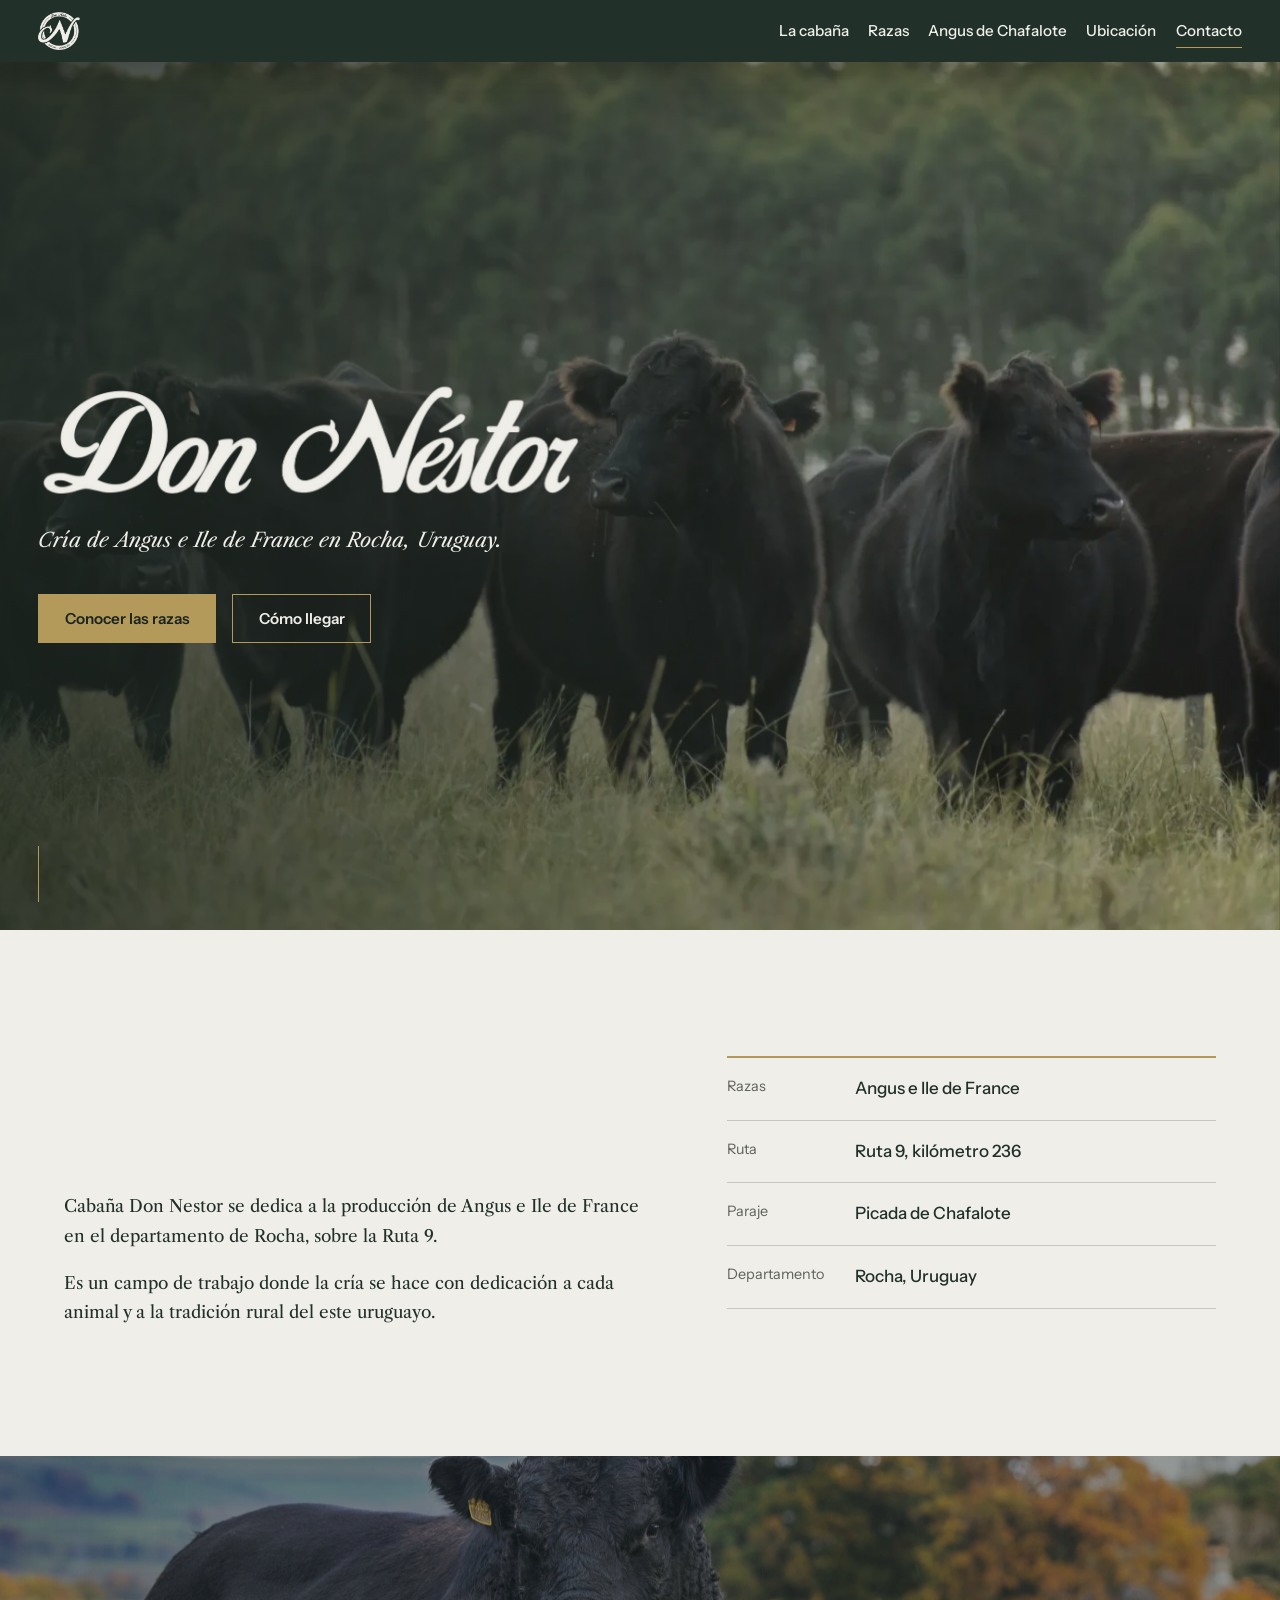
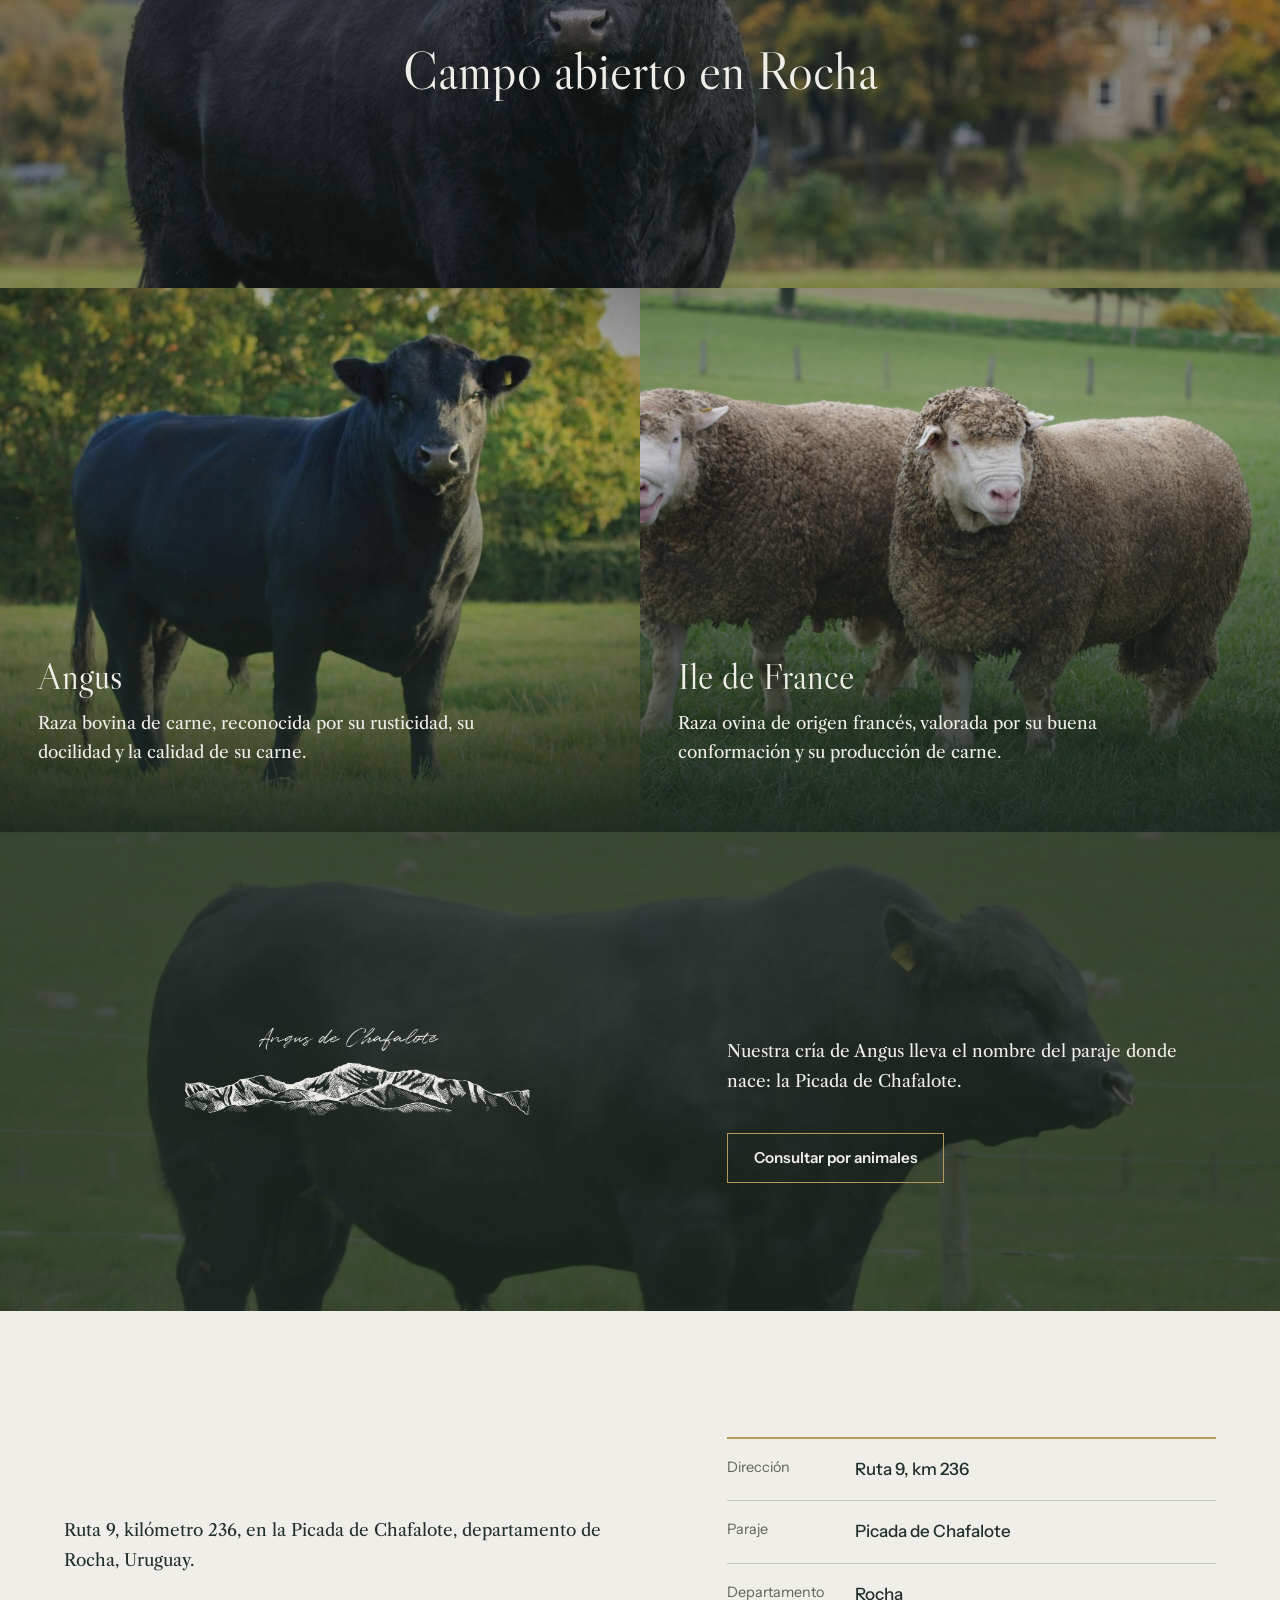
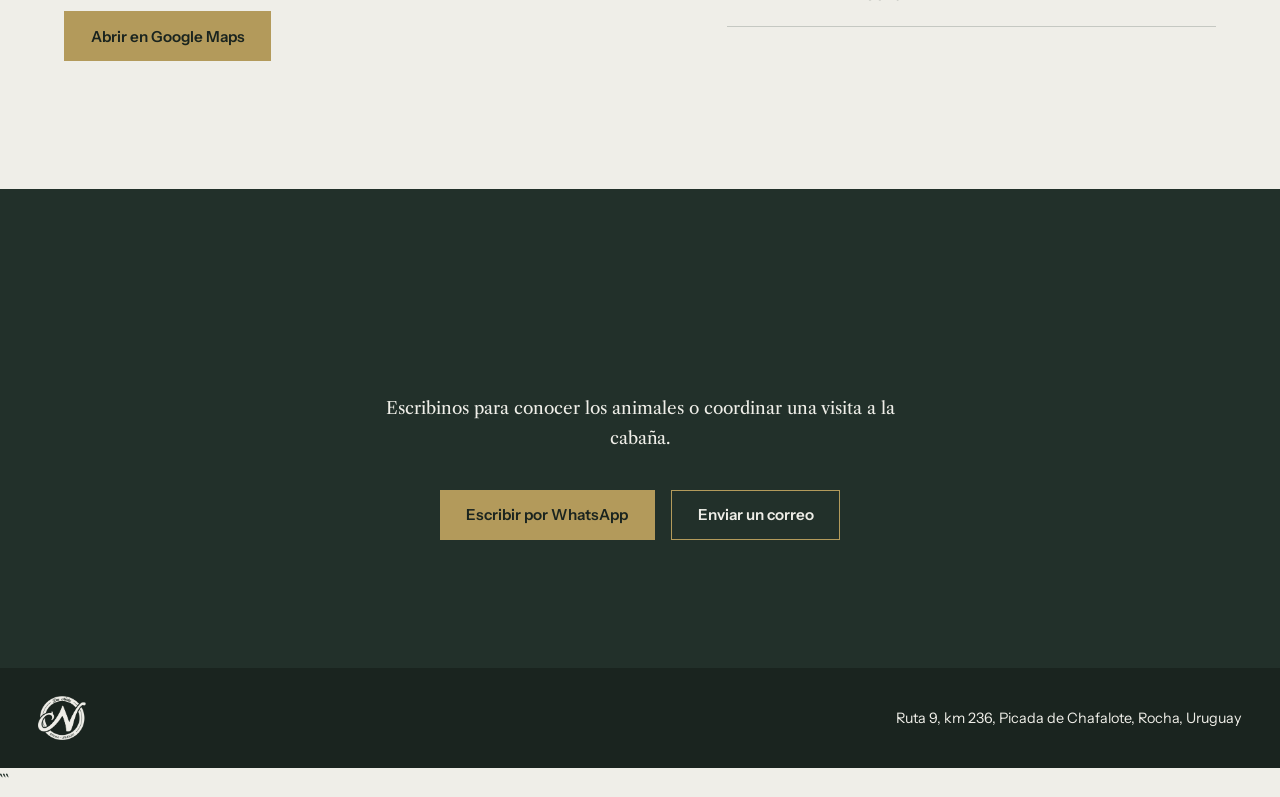
==== index.html @ a6bbad3c "Update index.html" ====
```html
<!DOCTYPE html>
<html lang="es">
<head>
<meta charset="utf-8">
<meta name="viewport" content="width=device-width, initial-scale=1">
<title>Cabaña Don Nestor | Angus e Ile de France en Rocha, Uruguay</title>
<meta name="description" content="Cabaña rural dedicada a la cría de Angus e Ile de France, en la Picada de Chafalote, Ruta 9 km 236, Rocha, Uruguay.">
<link rel="preconnect" href="https://fonts.googleapis.com">
<link rel="preconnect" href="https://fonts.gstatic.com" crossorigin>
<link href="https://fonts.googleapis.com/css2?family=Instrument+Sans:wght@400;500;600&family=Libre+Caslon+Display&family=Libre+Caslon+Text:ital,wght@0,400;1,400&display=swap" rel="stylesheet">
<script>document.documentElement.classList.add('js')</script>
<style>
:root{
  --pasto:#22302A; --pasto-hondo:#1A241F; --hueso:#EFEEE8; --paja:#B39A5B; --piedra:#5E625A;
  --display:"Libre Caslon Display","Times New Roman",serif;
  --texto:"Libre Caslon Text",Georgia,serif;
  --ui:"Instrument Sans",system-ui,sans-serif;
  --lado:clamp(1rem, 3vw, 5rem);
  --suave:cubic-bezier(.22,.8,.24,1);
}
*{box-sizing:border-box;margin:0}
html{scroll-behavior:smooth;scroll-padding-top:6rem;overflow-x:hidden}
body{font-family:var(--texto);font-size:1.0625rem;line-height:1.75;color:var(--pasto);background:var(--hueso);overflow-x:hidden;-webkit-tap-highlight-color:transparent}
img{max-width:100%;display:block}
a{color:inherit}
a:focus-visible,button:focus-visible{outline:2px solid var(--paja);outline-offset:3px}
h1,h2,h3{font-family:var(--display);font-weight:400;line-height:1.1}
h2{font-size:clamp(2rem,4.5vw,3.25rem);margin-bottom:1.25rem}
h3{font-size:clamp(1.75rem,3vw,2.25rem);margin-bottom:.75rem}
p+p{margin-top:1em}
.seccion{padding:clamp(4rem,10vw,8rem) var(--lado)}
.ancho{max-width:72rem;margin:0 auto}

/* Los logos son imagen; si falta el archivo se muestra el texto */
.marca .texto{position:absolute;width:1px;height:1px;overflow:hidden;clip:rect(0 0 0 0)}
.marca.sin-imagen .texto{position:static;width:auto;height:auto;clip:auto;font-family:var(--display);font-size:1.4rem}

/* Encabezado adaptado para evitar que el logo quede apretado en móviles */
.cabecera{position:fixed;inset:0 0 auto;z-index:10;display:flex;flex-wrap:wrap;align-items:center;justify-content:space-between;gap:0.75rem 1rem;padding:.75rem var(--lado);color:var(--hueso);
  background:var(--pasto);box-shadow:0 8px 24px rgba(0,0,0,.18);
  transition:background .4s,padding .4s var(--suave),transform .5s var(--suave),box-shadow .4s}
.cabecera .logo img{height:2.4rem;width:auto;transition:height .4s var(--suave)}
.menu{display:flex;flex-wrap:wrap;justify-content:flex-end;gap:clamp(0.5rem, 1.5vw, 2rem);list-style:none;padding:0;font-family:var(--ui);font-size:clamp(0.72rem, 1.4vw, .95rem);font-weight:500}
.menu a{position:relative;display:inline-block;text-decoration:none;padding:.2rem 0;white-space:nowrap}
.menu a::after{content:"";position:absolute;left:0;right:0;bottom:0;height:1px;background:var(--paja);transform:scaleX(0);transform-origin:100% 50%;transition:transform .45s var(--suave)}
.menu a:hover::after,.menu a.activo::after{transform:scaleX(1);transform-origin:0 50%}
.burger{display:none}

/* Portada */
.portada{position:relative;overflow:hidden;min-height:100svh;display:flex;align-items:center;padding:8rem var(--lado) 4rem;color:var(--hueso);background:var(--pasto)}
.portada::before{content:"";position:absolute;inset:-6% 0;z-index:0;will-change:transform;
  background:linear-gradient(90deg,rgba(26,36,31,.82),rgba(26,36,31,.25)),url(img/fondos/portada.jpg) center/cover,var(--pasto);
  transform:translate3d(0,var(--py,0px),0) scale(1.08);animation:aire 18s ease-out forwards}
@keyframes aire{to{transform:translate3d(0,var(--py,0px),0) scale(1)}}
.portada .contenido{position:relative;z-index:1;max-width:38rem;will-change:transform,opacity}
.portada h1 img{width:min(34rem,82vw);height:auto}
.portada h1.marca.sin-imagen .texto{font-size:clamp(3rem,8vw,5.5rem)}
.portada p{margin-top:1.5rem;font-size:1.25rem;font-style:italic}
.botones{display:flex;flex-wrap:wrap;gap:1rem;margin-top:2.25rem}
.boton{position:relative;overflow:hidden;isolation:isolate;display:inline-block;font:600 .95rem var(--ui);text-decoration:none;padding:.9rem 1.6rem;border:1px solid var(--paja);transition:color .4s var(--suave),transform .3s var(--suave)}
.boton::before{content:"";position:absolute;inset:0;z-index:-1;transform:translateY(101%);transition:transform .45s var(--suave)}
.boton:active{transform:scale(.97)}
.boton.lleno{background:var(--paja);color:var(--pasto-hondo)}
.boton.lleno::before{background:var(--hueso)}
.boton.vacio{color:inherit}
.boton.vacio::before{background:var(--paja)}
.boton.vacio:hover,.boton.vacio:focus-visible{color:var(--pasto-hondo)}
.boton:hover::before,.boton:focus-visible::before{transform:none}

/* Indicador de scroll en la portada */
.bajar{position:absolute;left:var(--lado);bottom:1.75rem;z-index:1;width:1px;height:3.5rem;background:rgba(239,238,232,.3);overflow:hidden}
.bajar::after{content:"";position:absolute;inset:0;background:var(--paja);animation:gota 2.2s var(--suave) infinite}
@keyframes gota{0%{transform:translateY(-100%)}60%,100%{transform:translateY(100%)}}

/* Entrada orquestada de la portada */
.js .portada .contenido>*{opacity:0;animation:subir 1.1s var(--suave) forwards}
.js .portada h1{animation-name:nombre;animation-duration:1.5s;animation-delay:.2s}
.js .portada p{animation-delay:.85s}
.js .portada .boton{opacity:0;animation:subir 1s var(--suave) forwards}
.js .portada .contenido .botones{opacity:1;animation:none}
.js .portada .boton:nth-child(1){animation-delay:1.2s}
.js .portada .boton:nth-child(2){animation-delay:1.35s}
.js .bajar{opacity:0;animation:subir 1s var(--suave) 1.8s forwards}
@keyframes subir{from{opacity:0;transform:translateY(22px)}to{opacity:1;transform:none}}
@keyframes nombre{from{opacity:0;transform:translateY(16px) scale(.96);filter:blur(10px)}to{opacity:1;transform:none;filter:blur(0)}}

/* Aparición al hacer scroll */
.js [data-r]{opacity:0;transform:translateY(28px);transition:opacity .9s var(--suave),transform .9s var(--suave);transition-delay:calc(var(--i,0)*110ms)}
.js [data-r].visto{opacity:1;transform:none}
.js .datos[data-r]{opacity:1;transform:none}
.js .datos[data-r]::before{content:"";display:block;height:2px;background:var(--paja);margin-top:-2px;transform:scaleX(0);transform-origin:0 50%;transition:transform 1.2s var(--suave)}
.js .datos[data-r].visto::before{transform:none}
.js .datos[data-r]{border-top:0}
.js .datos div{opacity:0;transform:translateX(18px);transition:opacity .8s var(--suave),transform .8s var(--suave);transition-delay:calc(.3s + var(--i,0)*120ms)}
.js .datos.visto div{opacity:1;transform:none}
.js h2[data-r]{opacity:1;transform:none;clip-path:inset(0 0 100% 0);transition:clip-path 1s var(--suave)}
.js h2[data-r].visto{clip-path:inset(-10% 0 -10% 0)}

/* La cabaña */
.dos{display:grid;grid-template-columns:1.2fr 1fr;gap:clamp(2rem,6vw,6rem);align-items:start}
.datos{border-top:2px solid var(--paja);font-family:var(--ui)}
.datos div{display:grid;grid-template-columns:7rem 1fr;gap:1rem;padding:1rem 0;border-bottom:1px solid rgba(34,48,42,.2)}
.datos dt{color:var(--piedra);font-size:.9rem}
.datos dd{font-weight:500}

/* Bandas con parallax */
.banda{position:relative;overflow:hidden;min-height:48vh;display:grid;place-items:center;padding:3rem var(--lado);text-align:center;color:var(--hueso);background:var(--pasto)}
.banda::before{content:"";position:absolute;inset:-18% 0;z-index:0;will-change:transform;
  background:linear-gradient(rgba(26,36,31,.45),rgba(26,36,31,.45)),var(--img) center/cover,var(--pasto);
  transform:translate3d(0,var(--py,0px),0)}
.banda p{position:relative;z-index:1;font:clamp(1.75rem,4.5vw,3.25rem)/1.15 var(--display)}

/* Razas */
.razas{display:grid;grid-template-columns:1fr 1fr}
.raza{position:relative;overflow:hidden;isolation:isolate;min-height:34rem;display:flex;flex-direction:column;justify-content:flex-end;padding:clamp(2rem,5vw,4.5rem) var(--lado);color:var(--hueso);background:var(--pasto-hondo)}
.raza::before{content:"";position:absolute;inset:0;z-index:-2;background:var(--img) center/cover;transform:scale(1.12);transition:transform 1.8s var(--suave)}
.raza::after{content:"";position:absolute;inset:0;z-index:-1;background:linear-gradient(to top,rgba(26,36,31,.9),rgba(26,36,31,.1) 75%)}
.raza.visto::before{transform:scale(1)}
.raza h3,.raza p{transition:transform .7s var(--suave)}
.raza p{max-width:28rem}
@media (hover:hover){
  .raza.visto:hover::before{transform:scale(1.05)}
  .raza:hover h3{transform:translateY(-.4rem)}
}

/* Angus de Chafalote */
.chafalote{position:relative;overflow:hidden;color:var(--hueso);background:var(--pasto-hondo)}
.chafalote::before{content:"";position:absolute;inset:-12% 0;z-index:0;will-change:transform;
  background:linear-gradient(rgba(26,36,31,.8),rgba(26,36,31,.8)),url(img/fondos/chafalote.jpg) center/cover,var(--pasto-hondo);
  transform:translate3d(0,var(--py,0px),0)}
.chafalote .ancho{position:relative;z-index:1}
.chafalote .dos{align-items:center}
.chafalote img{width:min(22rem,100%);margin:0 auto}
.chafalote .marca.sin-imagen .texto{font-size:2.5rem}

/* Contacto */
.contacto{background:var(--pasto);color:var(--hueso);text-align:center}
.contacto p{max-width:34rem;margin:0 auto}
.contacto .botones{justify-content:center}
footer{display:flex;flex-wrap:wrap;align-items:center;justify-content:space-between;gap:1rem;padding:1.75rem var(--lado);background:var(--pasto-hondo);color:var(--hueso);font:.9rem var(--ui)}
footer img{height:2.75rem;width:auto}

@media (max-width:860px){
  .dos,.razas{grid-template-columns:1fr}
  .raza{min-height:28rem}
  html{scroll-padding-top:7.5rem}
}

@media (prefers-reduced-motion:reduce){
  html{scroll-behavior:auto}
  *,*::before,*::after{animation:none!important;transition-duration:.01ms!important;transition-delay:0s!important}
  .js .portada .contenido>*,.js .portada .boton,.js .bajar,.js [data-r],.js .datos div{opacity:1!important;transform:none!important;filter:none!important}
  .js h2[data-r]{clip-path:none!important}
  .js .datos[data-r]::before,.raza::before{transform:none!important}
  .portada::before{transform:scale(1)!important}
  .banda::before,.chafalote::before{transform:none!important}
}
</style>
</head>
<body>

<header class="cabecera" id="cabecera">
  <a class="logo marca" href="#inicio">
    <img src="img/logos/logo-principal.png" alt="Logo de Cabaña Don Nestor" onerror="this.parentElement.classList.add('sin-imagen');this.remove()">
    <span class="texto">Cabaña Don Nestor</span>
  </a>
  <nav aria-label="Principal">
    <ul class="menu" id="menu">
      <li style="--i:0"><a href="#cabana">La cabaña</a></li>
      <li style="--i:1"><a href="#razas">Razas</a></li>
      <li style="--i:2"><a href="#chafalote">Angus de Chafalote</a></li>
      <li style="--i:3"><a href="#ubicacion">Ubicación</a></li>
      <li style="--i:4"><a href="#contacto">Contacto</a></li>
    </ul>
  </nav>
</header>

<main>
  <section class="portada" id="inicio" data-parallax="0.18">
    <div class="contenido" id="contenido-portada">
      <h1 class="marca">
        <img src="img/logos/logo-nombre.png" alt="Cabaña Don Nestor" onerror="this.parentElement.classList.add('sin-imagen');this.remove()">
        <span class="texto">Cabaña Don Nestor</span>
      </h1>
      <p>Cría de Angus e Ile de France en Rocha, Uruguay.</p>
      <div class="botones">
        <a class="boton lleno" href="#razas">Conocer las razas</a>
        <a class="boton vacio" href="#ubicacion">Cómo llegar</a>
      </div>
    </div>
    <span class="bajar" aria-hidden="true"></span>
  </section>

  <section class="seccion" id="cabana">
    <div class="ancho dos">
      <div>
        <h2 data-r>Una cabaña rural en la Picada de Chafalote</h2>
        <p data-r style="--i:1">Cabaña Don Nestor se dedica a la producción de Angus e Ile de France en el departamento de Rocha, sobre la Ruta 9.</p>
        <p data-r style="--i:2">Es un campo de trabajo donde la cría se hace con dedicación a cada animal y a la tradición rural del este uruguayo.</p>
      </div>
      <dl class="datos" data-r>
        <div style="--i:0"><dt>Razas</dt><dd>Angus e Ile de France</dd></div>
        <div style="--i:1"><dt>Ruta</dt><dd>Ruta 9, kilómetro 236</dd></div>
        <div style="--i:2"><dt>Paraje</dt><dd>Picada de Chafalote</dd></div>
        <div style="--i:3"><dt>Departamento</dt><dd>Rocha, Uruguay</dd></div>
      </dl>
    </div>
  </section>

  <div class="banda" style="--img:url(img/fondos/campo.jpg)" data-parallax="0.12">
    <p data-r>Campo abierto en Rocha</p>
  </div>

  <section id="razas" aria-label="Razas">
    <div class="razas">
      <article class="raza" data-obs style="--img:url(img/fondos/angus.jpg)">
        <h3 data-r>Angus</h3>
        <p data-r style="--i:1">Raza bovina de carne, reconocida por su rusticidad, su docilidad y la calidad de su carne.</p>
      </article>
      <article class="raza" data-obs style="--img:url(img/fondos/ile-de-france.jpg)">
        <h3 data-r style="--i:2">Ile de France</h3>
        <p data-r style="--i:3">Raza ovina de origen francés, valorada por su buena conformación y su producción de carne.</p>
      </article>
    </div>
  </section>

  <section class="seccion chafalote" id="chafalote" data-parallax="0.1">
    <div class="ancho dos">
      <div class="marca" data-r>
        <img src="img/logos/logo-angus-chafalote.png" alt="Angus de Chafalote" onerror="this.parentElement.classList.add('sin-imagen');this.remove()">
        <span class="texto">Angus de Chafalote</span>
      </div>
      <div>
        <h2 data-r>Angus de Chafalote</h2>
        <p data-r style="--i:1">Nuestra cría de Angus lleva el nombre del paraje donde nace: la Picada de Chafalote.</p>
        <div class="botones" data-r style="--i:2"><a class="boton vacio" href="#contacto">Consultar por animales</a></div>
      </div>
    </div>
  </section>

  <section class="seccion" id="ubicacion">
    <div class="ancho dos">
      <div>
        <h2 data-r>Dónde estamos</h2>
        <p data-r style="--i:1">Ruta 9, kilómetro 236, en la Picada de Chafalote, departamento de Rocha, Uruguay.</p>
        <div class="botones" data-r style="--i:2">
          <a class="boton lleno" href="https://www.google.com/maps/search/?api=1&query=Ruta+9+km+236+Rocha+Uruguay" target="_blank" rel="noopener">Abrir en Google Maps</a>
        </div>
      </div>
      <dl class="datos" data-r>
        <div style="--i:0"><dt>Dirección</dt><dd>Ruta 9, km 236</dd></div>
        <div style="--i:1"><dt>Paraje</dt><dd>Picada de Chafalote</dd></div>
        <div style="--i:2"><dt>Departamento</dt><dd>Rocha</dd></div>
      </dl>
    </div>
  </section>

  <section class="seccion contacto" id="contacto">
    <h2 data-r>Consultas y visitas</h2>
    <p data-r style="--i:1">Escribinos para conocer los animales o coordinar una visita a la cabaña.</p>
    <div class="botones" data-r style="--i:2">
      <a class="boton lleno" href="https://wa.me/598XXXXXXXX" target="_blank" rel="noopener">Escribir por WhatsApp</a>
      <a class="boton vacio" href="mailto:correo@ejemplo.com">Enviar un correo</a>
    </div>
  </section>
</main>

<footer>
  <span class="marca">
    <img src="img/logos/logo-principal.png" alt="Logo de Cabaña Don Nestor" onerror="this.parentElement.classList.add('sin-imagen');this.remove()">
    <span class="texto">Cabaña Don Nestor</span>
  </span>
  <span>Ruta 9, km 236, Picada de Chafalote, Rocha, Uruguay</span>
</footer>

<script>
(() => {
  const portada = document.getElementById('contenido-portada');
  const reducir = matchMedia('(prefers-reduced-motion: reduce)').matches;
  const paralaje = [...document.querySelectorAll('[data-parallax]')];
  let ultimo = 0, quieto = false;

  /* Una sola lectura de scroll por cuadro (sin la barra de progreso) */
  function cuadro() {
    quieto = false;
    const y = window.scrollY, vh = window.innerHeight;
    ultimo = y;
    if (reducir) return;
    paralaje.forEach(el => {
      const r = el.getBoundingClientRect();
      if (r.bottom < -100 || r.top > vh + 100) return;
      const centro = r.top + r.height / 2 - vh / 2;
      el.style.setProperty('--py', (-centro * el.dataset.parallax).toFixed(1) + 'px');
    });
    if (portada && y < vh) {
      portada.style.transform = 'translate3d(0,' + (y * .12).toFixed(1) + 'px,0)';
      portada.style.opacity = Math.max(1 - y / (vh * .9), 0);
    }
  }
  const pedir = () => { if (!quieto) { quieto = true; requestAnimationFrame(cuadro); } };
  addEventListener('scroll', pedir, {passive:true});
  addEventListener('resize', pedir);
  cuadro();

  /* Aparición al hacer scroll */
  const ver = new IntersectionObserver(es => es.forEach(e => {
    if (e.isIntersecting) { e.target.classList.add('visto'); ver.unobserve(e.target); }
  }), {threshold:.18, rootMargin:'0px 0px -6% 0px'});
  document.querySelectorAll('[data-r],[data-obs]').forEach(el => ver.observe(el));

  /* Enlace activo en el menú */
  const enlaces = [...document.querySelectorAll('.menu a')];
  const activo = new IntersectionObserver(es => es.forEach(e => {
    if (e.isIntersecting) enlaces.forEach(a => a.classList.toggle('activo', a.getAttribute('href') === '#' + e.target.id));
  }), {rootMargin:'-45% 0px -50% 0px'});
  enlaces.forEach(a => { const s = document.querySelector(a.getAttribute('href')); if (s) activo.observe(s); });
})();
</script>
</body>
</html>

```
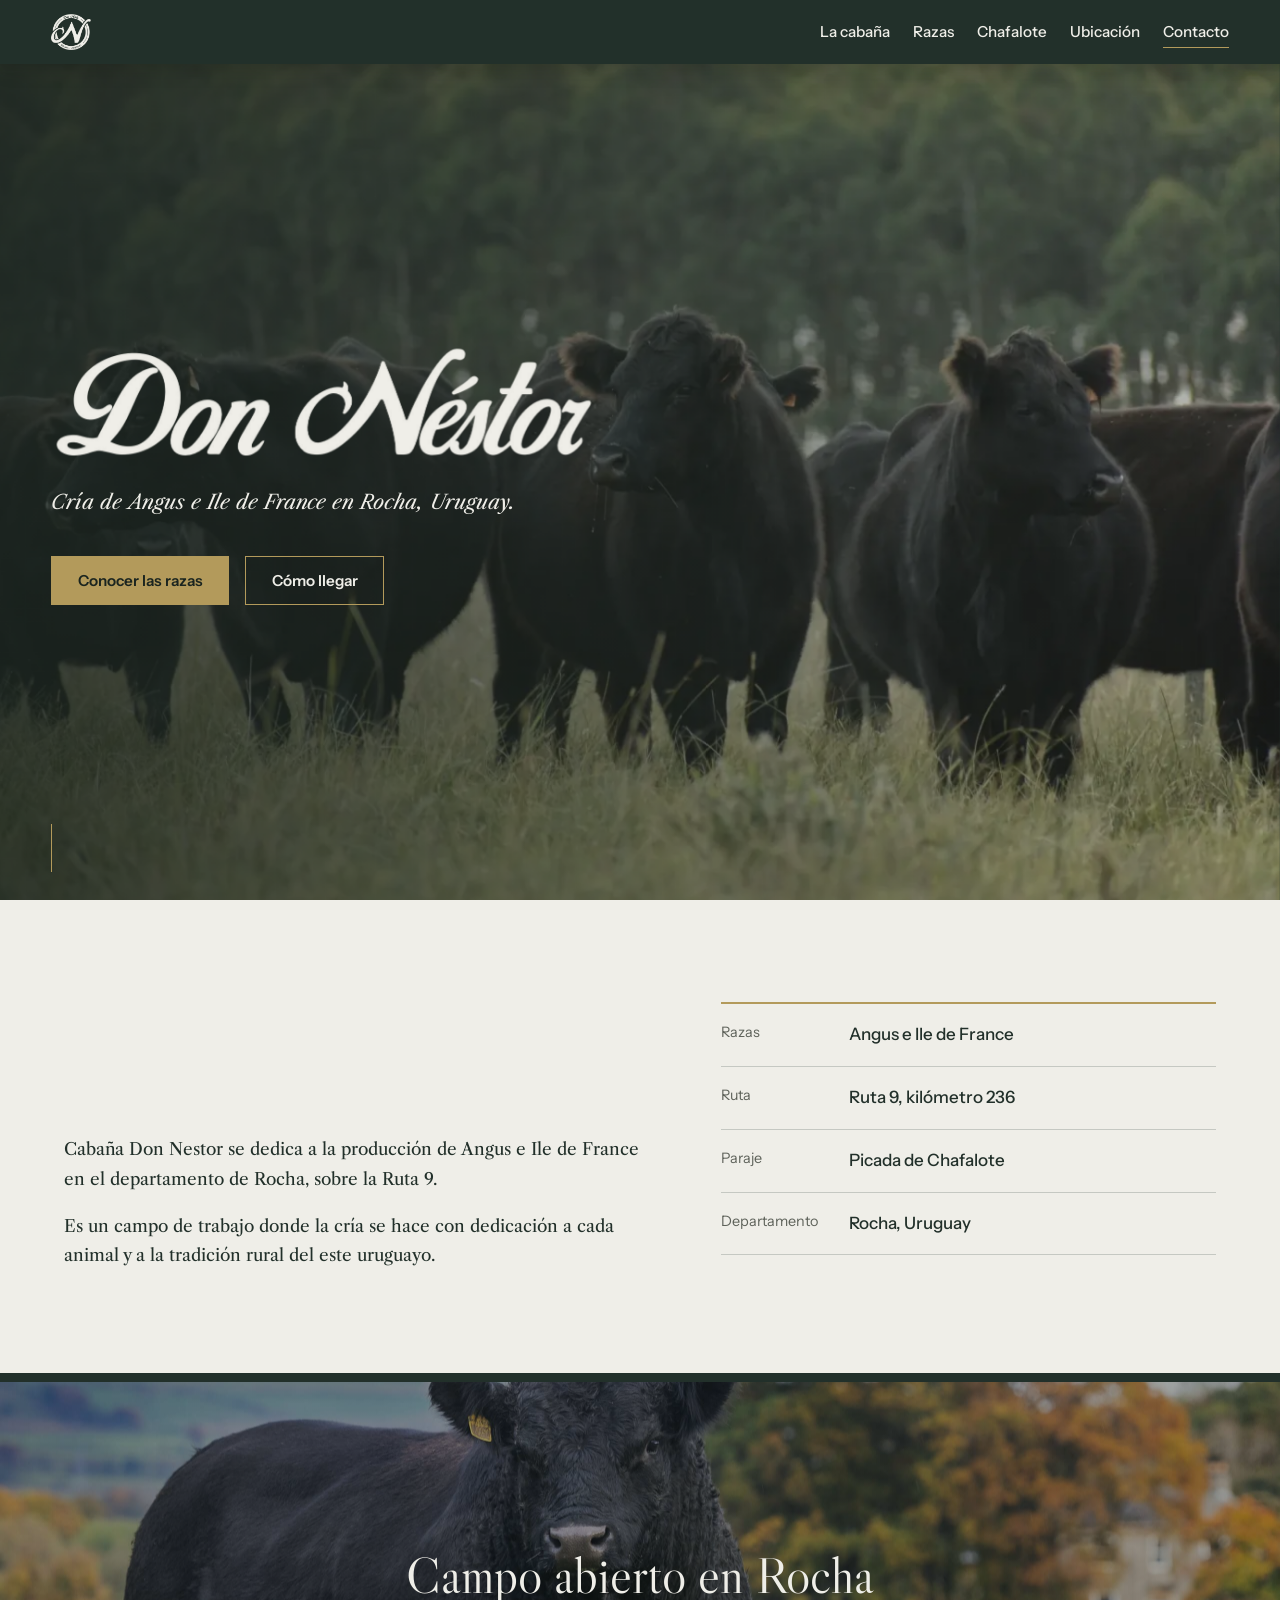
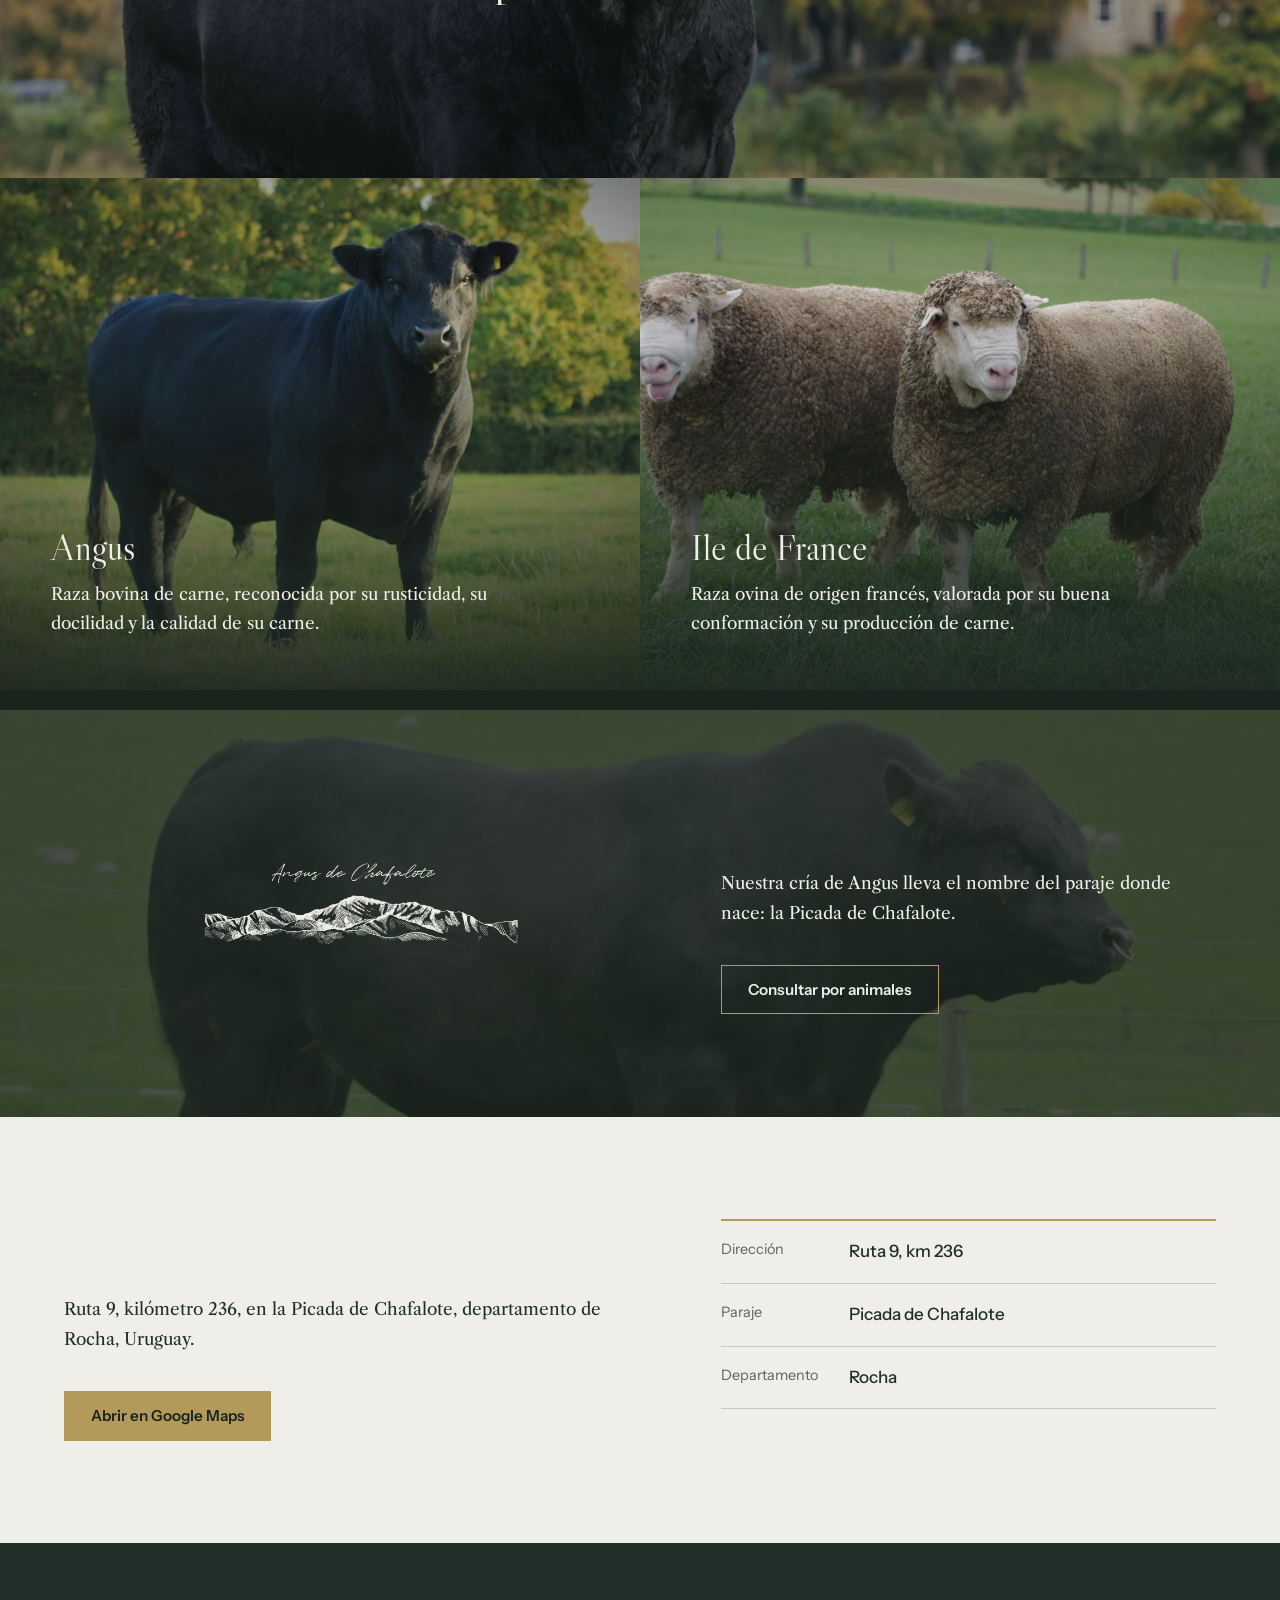
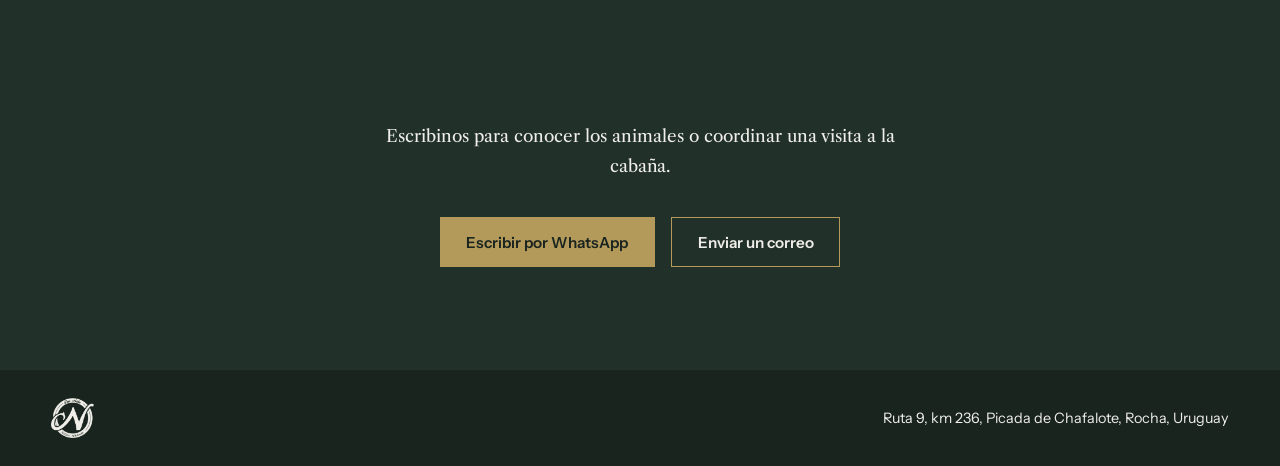
==== commit 54b31361: "Update index.html" ====
--- a/index.html
+++ b/index.html
@@ -1,4 +1,3 @@
-```html
 <!DOCTYPE html>
 <html lang="es">
 <head>
@@ -16,47 +15,46 @@
   --display:"Libre Caslon Display","Times New Roman",serif;
   --texto:"Libre Caslon Text",Georgia,serif;
   --ui:"Instrument Sans",system-ui,sans-serif;
-  --lado:clamp(1rem, 3vw, 5rem);
+  --lado:clamp(1.25rem, 4vw, 4rem);
   --suave:cubic-bezier(.22,.8,.24,1);
 }
 *{box-sizing:border-box;margin:0}
-html{scroll-behavior:smooth;scroll-padding-top:6rem;overflow-x:hidden}
+html{scroll-behavior:smooth;scroll-padding-top:5.5rem;overflow-x:hidden}
 body{font-family:var(--texto);font-size:1.0625rem;line-height:1.75;color:var(--pasto);background:var(--hueso);overflow-x:hidden;-webkit-tap-highlight-color:transparent}
 img{max-width:100%;display:block}
 a{color:inherit}
 a:focus-visible,button:focus-visible{outline:2px solid var(--paja);outline-offset:3px}
 h1,h2,h3{font-family:var(--display);font-weight:400;line-height:1.1}
-h2{font-size:clamp(2rem,4.5vw,3.25rem);margin-bottom:1.25rem}
-h3{font-size:clamp(1.75rem,3vw,2.25rem);margin-bottom:.75rem}
+h2{font-size:clamp(2rem, 4vw, 3.25rem);margin-bottom:1.25rem}
+h3{font-size:clamp(1.75rem, 3vw, 2.25rem);margin-bottom:.75rem}
 p+p{margin-top:1em}
-.seccion{padding:clamp(4rem,10vw,8rem) var(--lado)}
+.seccion{padding:clamp(4rem, 8vw, 7rem) var(--lado)}
 .ancho{max-width:72rem;margin:0 auto}
 
-/* Los logos son imagen; si falta el archivo se muestra el texto */
+/* Logos */
 .marca .texto{position:absolute;width:1px;height:1px;overflow:hidden;clip:rect(0 0 0 0)}
 .marca.sin-imagen .texto{position:static;width:auto;height:auto;clip:auto;font-family:var(--display);font-size:1.4rem}
 
-/* Encabezado adaptado para evitar que el logo quede apretado en móviles */
-.cabecera{position:fixed;inset:0 0 auto;z-index:10;display:flex;flex-wrap:wrap;align-items:center;justify-content:space-between;gap:0.75rem 1rem;padding:.75rem var(--lado);color:var(--hueso);
-  background:var(--pasto);box-shadow:0 8px 24px rgba(0,0,0,.18);
-  transition:background .4s,padding .4s var(--suave),transform .5s var(--suave),box-shadow .4s}
-.cabecera .logo img{height:2.4rem;width:auto;transition:height .4s var(--suave)}
-.menu{display:flex;flex-wrap:wrap;justify-content:flex-end;gap:clamp(0.5rem, 1.5vw, 2rem);list-style:none;padding:0;font-family:var(--ui);font-size:clamp(0.72rem, 1.4vw, .95rem);font-weight:500}
+/* Cabecera unificada y fluida para mobile y desktop */
+.cabecera{position:fixed;inset:0 0 auto;z-index:10;display:flex;flex-wrap:wrap;align-items:center;justify-content:space-between;gap:.75rem 1.5rem;padding:.85rem var(--lado);color:var(--hueso);
+  background:var(--pasto);box-shadow:0 4px 20px rgba(0,0,0,.15);
+  transition:background .4s,padding .4s var(--suave)}
+.cabecera .logo img{height:2.3rem;width:auto;transition:height .4s var(--suave)}
+.menu{display:flex;flex-wrap:wrap;justify-content:flex-end;gap:clamp(0.75rem, 1.8vw, 2rem);list-style:none;padding:0;font-family:var(--ui);font-size:clamp(0.8rem, 1.3vw, .95rem);font-weight:500}
 .menu a{position:relative;display:inline-block;text-decoration:none;padding:.2rem 0;white-space:nowrap}
 .menu a::after{content:"";position:absolute;left:0;right:0;bottom:0;height:1px;background:var(--paja);transform:scaleX(0);transform-origin:100% 50%;transition:transform .45s var(--suave)}
 .menu a:hover::after,.menu a.activo::after{transform:scaleX(1);transform-origin:0 50%}
-.burger{display:none}
 
 /* Portada */
-.portada{position:relative;overflow:hidden;min-height:100svh;display:flex;align-items:center;padding:8rem var(--lado) 4rem;color:var(--hueso);background:var(--pasto)}
+.portada{position:relative;overflow:hidden;min-height:100svh;display:flex;align-items:center;padding:7rem var(--lado) 4rem;color:var(--hueso);background:var(--pasto)}
 .portada::before{content:"";position:absolute;inset:-6% 0;z-index:0;will-change:transform;
-  background:linear-gradient(90deg,rgba(26,36,31,.82),rgba(26,36,31,.25)),url(img/fondos/portada.jpg) center/cover,var(--pasto);
+  background:linear-gradient(90deg,rgba(26,36,31,.85),rgba(26,36,31,.3)),url(img/fondos/portada.jpg) center/cover,var(--pasto);
   transform:translate3d(0,var(--py,0px),0) scale(1.08);animation:aire 18s ease-out forwards}
 @keyframes aire{to{transform:translate3d(0,var(--py,0px),0) scale(1)}}
 .portada .contenido{position:relative;z-index:1;max-width:38rem;will-change:transform,opacity}
 .portada h1 img{width:min(34rem,82vw);height:auto}
-.portada h1.marca.sin-imagen .texto{font-size:clamp(3rem,8vw,5.5rem)}
-.portada p{margin-top:1.5rem;font-size:1.25rem;font-style:italic}
+.portada h1.marca.sin-imagen .texto{font-size:clamp(2.7rem, 7vw, 5.5rem)}
+.portada p{margin-top:1.5rem;font-size:clamp(1.1rem, 2vw, 1.25rem);font-style:italic}
 .botones{display:flex;flex-wrap:wrap;gap:1rem;margin-top:2.25rem}
 .boton{position:relative;overflow:hidden;isolation:isolate;display:inline-block;font:600 .95rem var(--ui);text-decoration:none;padding:.9rem 1.6rem;border:1px solid var(--paja);transition:color .4s var(--suave),transform .3s var(--suave)}
 .boton::before{content:"";position:absolute;inset:0;z-index:-1;transform:translateY(101%);transition:transform .45s var(--suave)}
@@ -68,12 +66,12 @@
 .boton.vacio:hover,.boton.vacio:focus-visible{color:var(--pasto-hondo)}
 .boton:hover::before,.boton:focus-visible::before{transform:none}
 
-/* Indicador de scroll en la portada */
-.bajar{position:absolute;left:var(--lado);bottom:1.75rem;z-index:1;width:1px;height:3.5rem;background:rgba(239,238,232,.3);overflow:hidden}
+/* Indicador estético de scroll en portada */
+.bajar{position:absolute;left:var(--lado);bottom:1.75rem;z-index:1;width:1px;height:3rem;background:rgba(239,238,232,.3);overflow:hidden}
 .bajar::after{content:"";position:absolute;inset:0;background:var(--paja);animation:gota 2.2s var(--suave) infinite}
 @keyframes gota{0%{transform:translateY(-100%)}60%,100%{transform:translateY(100%)}}
 
-/* Entrada orquestada de la portada */
+/* Animaciones de entrada limpias */
 .js .portada .contenido>*{opacity:0;animation:subir 1.1s var(--suave) forwards}
 .js .portada h1{animation-name:nombre;animation-duration:1.5s;animation-delay:.2s}
 .js .portada p{animation-delay:.85s}
@@ -86,42 +84,36 @@
 @keyframes nombre{from{opacity:0;transform:translateY(16px) scale(.96);filter:blur(10px)}to{opacity:1;transform:none;filter:blur(0)}}
 
 /* Aparición al hacer scroll */
-.js [data-r]{opacity:0;transform:translateY(28px);transition:opacity .9s var(--suave),transform .9s var(--suave);transition-delay:calc(var(--i,0)*110ms)}
+.js [data-r]{opacity:0;transform:translateY(24px);transition:opacity .9s var(--suave),transform .9s var(--suave);transition-delay:calc(var(--i,0)*100ms)}
 .js [data-r].visto{opacity:1;transform:none}
-.js .datos[data-r]{opacity:1;transform:none}
-.js .datos[data-r]::before{content:"";display:block;height:2px;background:var(--paja);margin-top:-2px;transform:scaleX(0);transform-origin:0 50%;transition:transform 1.2s var(--suave)}
-.js .datos[data-r].visto::before{transform:none}
-.js .datos[data-r]{border-top:0}
-.js .datos div{opacity:0;transform:translateX(18px);transition:opacity .8s var(--suave),transform .8s var(--suave);transition-delay:calc(.3s + var(--i,0)*120ms)}
-.js .datos.visto div{opacity:1;transform:none}
 .js h2[data-r]{opacity:1;transform:none;clip-path:inset(0 0 100% 0);transition:clip-path 1s var(--suave)}
 .js h2[data-r].visto{clip-path:inset(-10% 0 -10% 0)}
 
-/* La cabaña */
-.dos{display:grid;grid-template-columns:1.2fr 1fr;gap:clamp(2rem,6vw,6rem);align-items:start}
+/* Bloques principales (La Cabaña, Ubicación) */
+.dos{display:grid;grid-template-columns:1.2fr 1fr;gap:clamp(2.5rem, 5vw, 6rem);align-items:start}
 .datos{border-top:2px solid var(--paja);font-family:var(--ui)}
 .datos div{display:grid;grid-template-columns:7rem 1fr;gap:1rem;padding:1rem 0;border-bottom:1px solid rgba(34,48,42,.2)}
 .datos dt{color:var(--piedra);font-size:.9rem}
 .datos dd{font-weight:500}
 
-/* Bandas con parallax */
-.banda{position:relative;overflow:hidden;min-height:48vh;display:grid;place-items:center;padding:3rem var(--lado);text-align:center;color:var(--hueso);background:var(--pasto)}
+/* Banda central */
+.banda{position:relative;overflow:hidden;min-height:45vh;display:grid;place-items:center;padding:3rem var(--lado);text-align:center;color:var(--hueso);background:var(--pasto)}
 .banda::before{content:"";position:absolute;inset:-18% 0;z-index:0;will-change:transform;
-  background:linear-gradient(rgba(26,36,31,.45),rgba(26,36,31,.45)),var(--img) center/cover,var(--pasto);
+  background:linear-gradient(rgba(26,36,31,.4),rgba(26,36,31,.4)),var(--img) center/cover,var(--pasto);
   transform:translate3d(0,var(--py,0px),0)}
-.banda p{position:relative;z-index:1;font:clamp(1.75rem,4.5vw,3.25rem)/1.15 var(--display)}
+.banda p{position:relative;z-index:1;font:clamp(1.75rem, 4vw, 3.25rem)/1.15 var(--display)}
 
 /* Razas */
 .razas{display:grid;grid-template-columns:1fr 1fr}
-.raza{position:relative;overflow:hidden;isolation:isolate;min-height:34rem;display:flex;flex-direction:column;justify-content:flex-end;padding:clamp(2rem,5vw,4.5rem) var(--lado);color:var(--hueso);background:var(--pasto-hondo)}
-.raza::before{content:"";position:absolute;inset:0;z-index:-2;background:var(--img) center/cover;transform:scale(1.12);transition:transform 1.8s var(--suave)}
-.raza::after{content:"";position:absolute;inset:0;z-index:-1;background:linear-gradient(to top,rgba(26,36,31,.9),rgba(26,36,31,.1) 75%)}
+.raza{position:relative;overflow:hidden;isolation:isolate;min-height:32rem;display:flex;flex-direction:column;justify-content:flex-end;padding:clamp(2rem, 4vw, 4.5rem) var(--lado);color:var(--hueso);background:var(--pasto-hondo)}
+.raza::before{content:"";position:absolute;inset:0;z-index:-2;background:var(--img) center/cover;transform:scale(1.1);transition:transform 1.8s var(--suave)}
+.raza::after{content:"";position:absolute;inset:0;z-index:-1;background:linear-gradient(to top,rgba(26,36,31,.9),rgba(26,36,31,.15) 75%)}
 .raza.visto::before{transform:scale(1)}
 .raza h3,.raza p{transition:transform .7s var(--suave)}
 .raza p{max-width:28rem}
 @media (hover:hover){
-  .raza.visto:hover::before{transform:scale(1.05)}
-  .raza:hover h3{transform:translateY(-.4rem)}
+  .raza.visto:hover::before{transform:scale(1.04)}
+  .raza:hover h3{transform:translateY(-.3rem)}
 }
 
 /* Angus de Chafalote */
@@ -131,30 +123,29 @@
   transform:translate3d(0,var(--py,0px),0)}
 .chafalote .ancho{position:relative;z-index:1}
 .chafalote .dos{align-items:center}
-.chafalote img{width:min(22rem,100%);margin:0 auto}
-.chafalote .marca.sin-imagen .texto{font-size:2.5rem}
-
-/* Contacto */
+.chafalote img{width:min(20rem,100%);margin:0 auto}
+.chafalote .marca.sin-imagen .texto{font-size:2.3rem}
+
+/* Contacto y Footer */
 .contacto{background:var(--pasto);color:var(--hueso);text-align:center}
 .contacto p{max-width:34rem;margin:0 auto}
 .contacto .botones{justify-content:center}
 footer{display:flex;flex-wrap:wrap;align-items:center;justify-content:space-between;gap:1rem;padding:1.75rem var(--lado);background:var(--pasto-hondo);color:var(--hueso);font:.9rem var(--ui)}
-footer img{height:2.75rem;width:auto}
-
-@media (max-width:860px){
+footer img{height:2.5rem;width:auto}
+
+/* Adaptación fluida para pantallas compactas / móviles */
+@media (max-width: 820px){
   .dos,.razas{grid-template-columns:1fr}
-  .raza{min-height:28rem}
-  html{scroll-padding-top:7.5rem}
+  .raza{min-height:26rem}
+  html{scroll-padding-top:7rem}
 }
 
 @media (prefers-reduced-motion:reduce){
   html{scroll-behavior:auto}
   *,*::before,*::after{animation:none!important;transition-duration:.01ms!important;transition-delay:0s!important}
-  .js .portada .contenido>*,.js .portada .boton,.js .bajar,.js [data-r],.js .datos div{opacity:1!important;transform:none!important;filter:none!important}
+  .js .portada .contenido>*,.js .portada .boton,.js .bajar,.js [data-r]{opacity:1!important;transform:none!important;filter:none!important}
   .js h2[data-r]{clip-path:none!important}
-  .js .datos[data-r]::before,.raza::before{transform:none!important}
-  .portada::before{transform:scale(1)!important}
-  .banda::before,.chafalote::before{transform:none!important}
+  .portada::before,.banda::before,.chafalote::before,.raza::before{transform:none!important}
 }
 </style>
 </head>
@@ -169,7 +160,7 @@
     <ul class="menu" id="menu">
       <li style="--i:0"><a href="#cabana">La cabaña</a></li>
       <li style="--i:1"><a href="#razas">Razas</a></li>
-      <li style="--i:2"><a href="#chafalote">Angus de Chafalote</a></li>
+      <li style="--i:2"><a href="#chafalote">Chafalote</a></li>
       <li style="--i:3"><a href="#ubicacion">Ubicación</a></li>
       <li style="--i:4"><a href="#contacto">Contacto</a></li>
     </ul>
@@ -199,11 +190,11 @@
         <p data-r style="--i:1">Cabaña Don Nestor se dedica a la producción de Angus e Ile de France en el departamento de Rocha, sobre la Ruta 9.</p>
         <p data-r style="--i:2">Es un campo de trabajo donde la cría se hace con dedicación a cada animal y a la tradición rural del este uruguayo.</p>
       </div>
-      <dl class="datos" data-r>
-        <div style="--i:0"><dt>Razas</dt><dd>Angus e Ile de France</dd></div>
-        <div style="--i:1"><dt>Ruta</dt><dd>Ruta 9, kilómetro 236</dd></div>
-        <div style="--i:2"><dt>Paraje</dt><dd>Picada de Chafalote</dd></div>
-        <div style="--i:3"><dt>Departamento</dt><dd>Rocha, Uruguay</dd></div>
+      <dl class="datos" data-r style="--i:3">
+        <div><dt>Razas</dt><dd>Angus e Ile de France</dd></div>
+        <div><dt>Ruta</dt><dd>Ruta 9, kilómetro 236</dd></div>
+        <div><dt>Paraje</dt><dd>Picada de Chafalote</dd></div>
+        <div><dt>Departamento</dt><dd>Rocha, Uruguay</dd></div>
       </dl>
     </div>
   </section>
@@ -248,10 +239,10 @@
           <a class="boton lleno" href="https://www.google.com/maps/search/?api=1&query=Ruta+9+km+236+Rocha+Uruguay" target="_blank" rel="noopener">Abrir en Google Maps</a>
         </div>
       </div>
-      <dl class="datos" data-r>
-        <div style="--i:0"><dt>Dirección</dt><dd>Ruta 9, km 236</dd></div>
-        <div style="--i:1"><dt>Paraje</dt><dd>Picada de Chafalote</dd></div>
-        <div style="--i:2"><dt>Departamento</dt><dd>Rocha</dd></div>
+      <dl class="datos" data-r style="--i:3">
+        <div><dt>Dirección</dt><dd>Ruta 9, km 236</dd></div>
+        <div><dt>Paraje</dt><dd>Picada de Chafalote</dd></div>
+        <div><dt>Departamento</dt><dd>Rocha</dd></div>
       </dl>
     </div>
   </section>
@@ -281,7 +272,7 @@
   const paralaje = [...document.querySelectorAll('[data-parallax]')];
   let ultimo = 0, quieto = false;
 
-  /* Una sola lectura de scroll por cuadro (sin la barra de progreso) */
+  /* Control fluido de efectos y parallax */
   function cuadro() {
     quieto = false;
     const y = window.scrollY, vh = window.innerHeight;
@@ -318,6 +309,4 @@
 })();
 </script>
 </body>
-</html>
-
-```+</html>
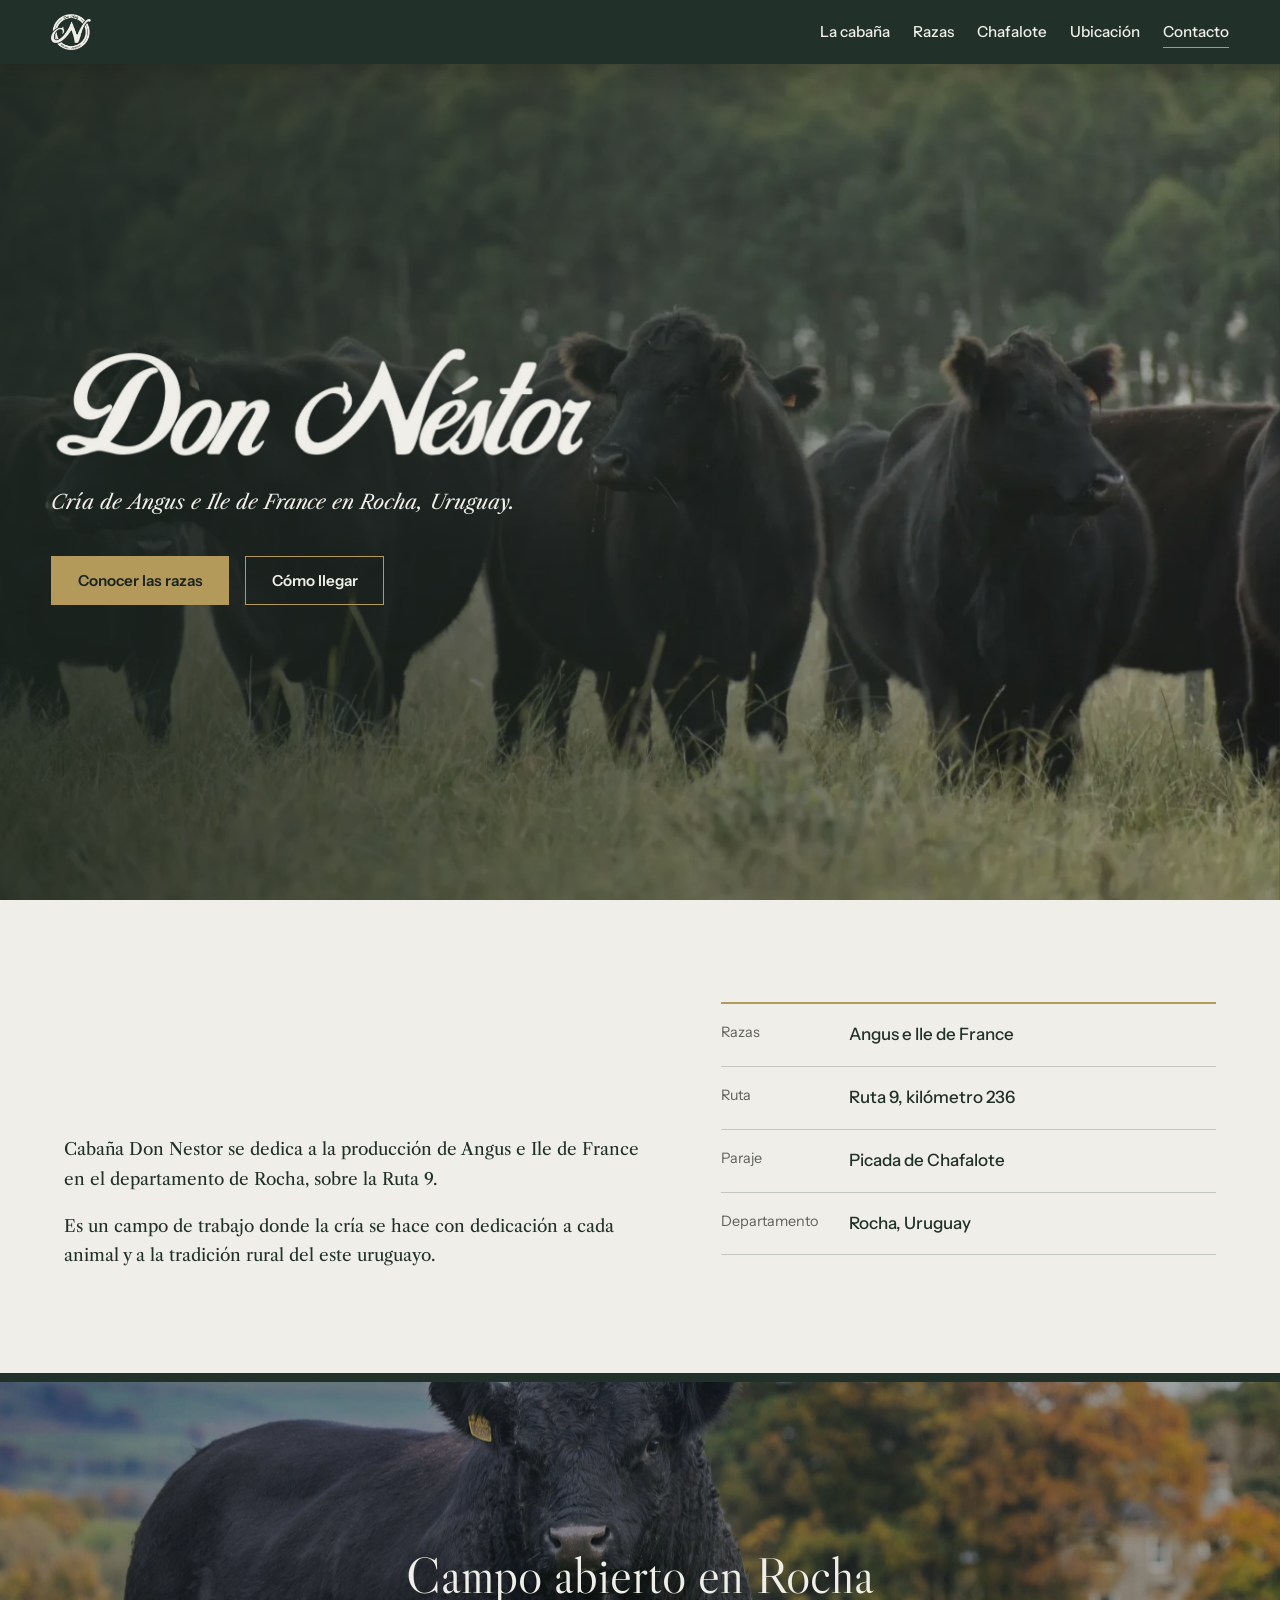
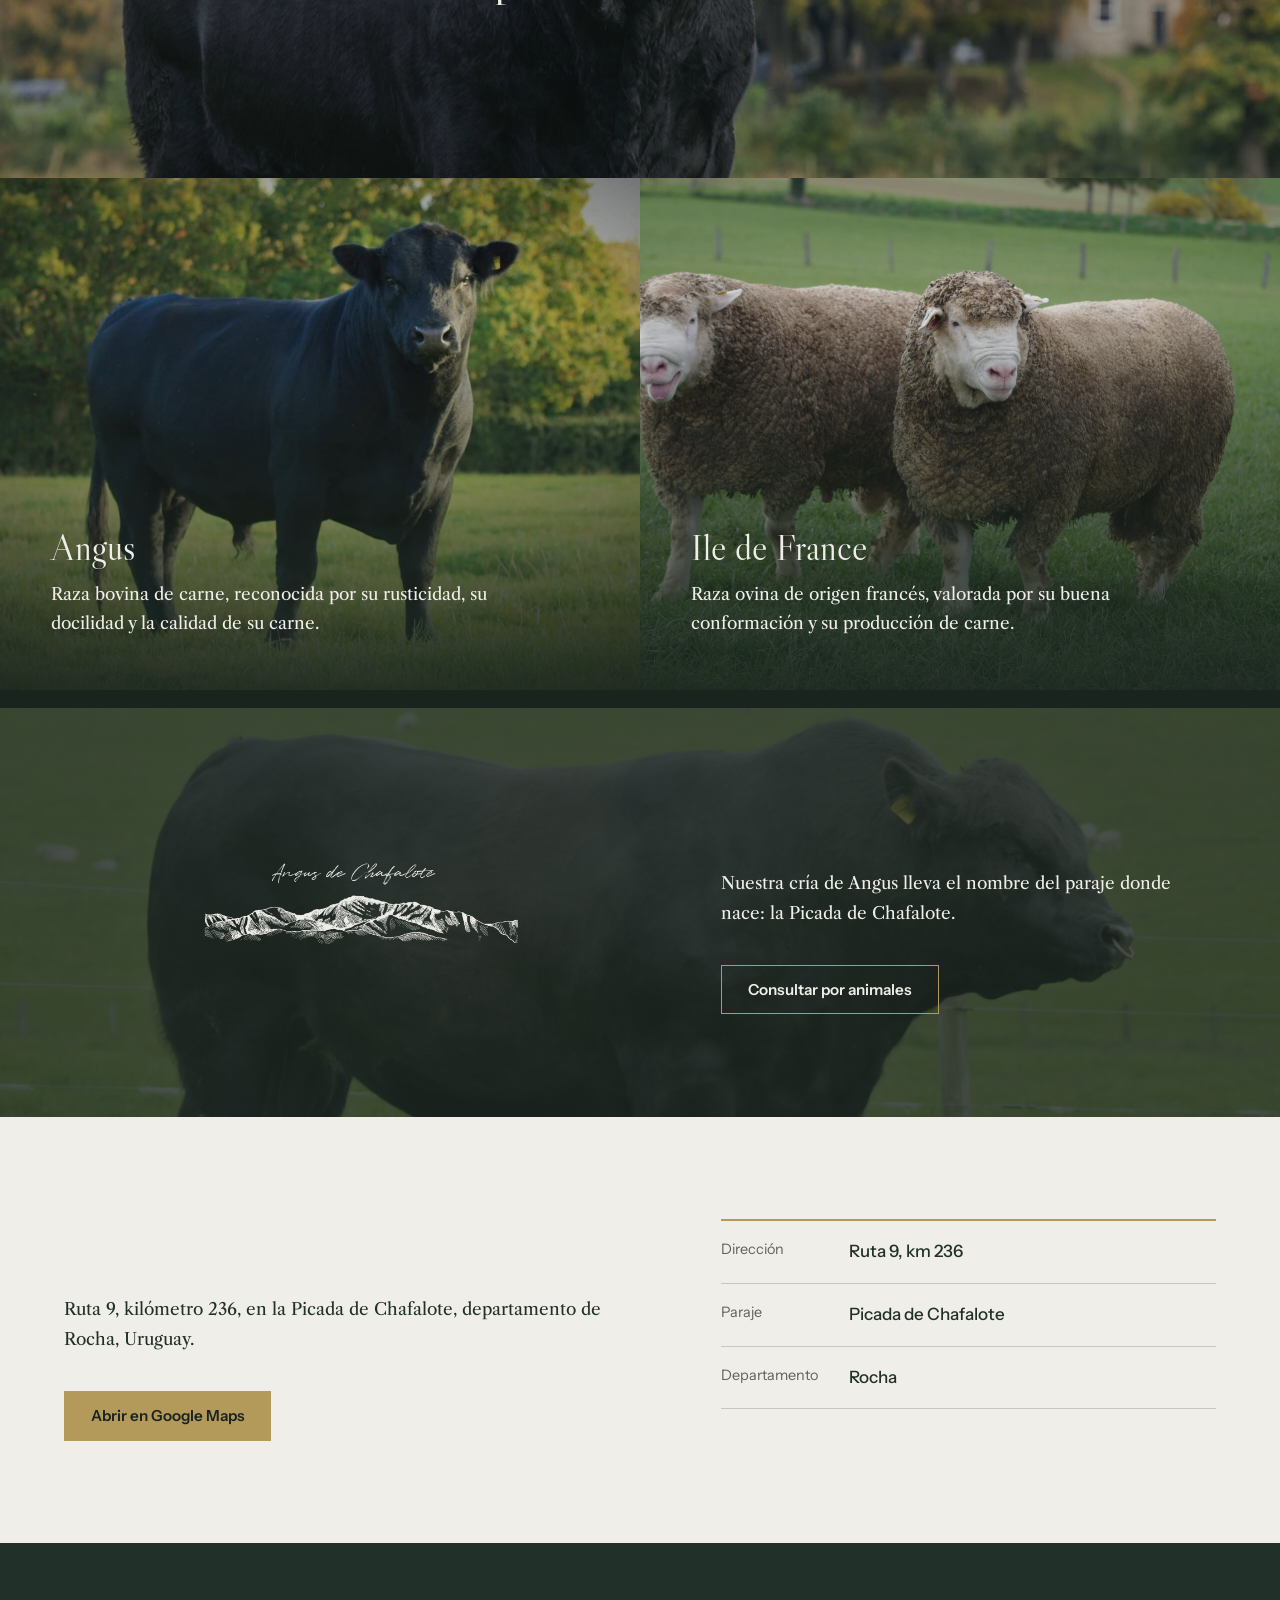
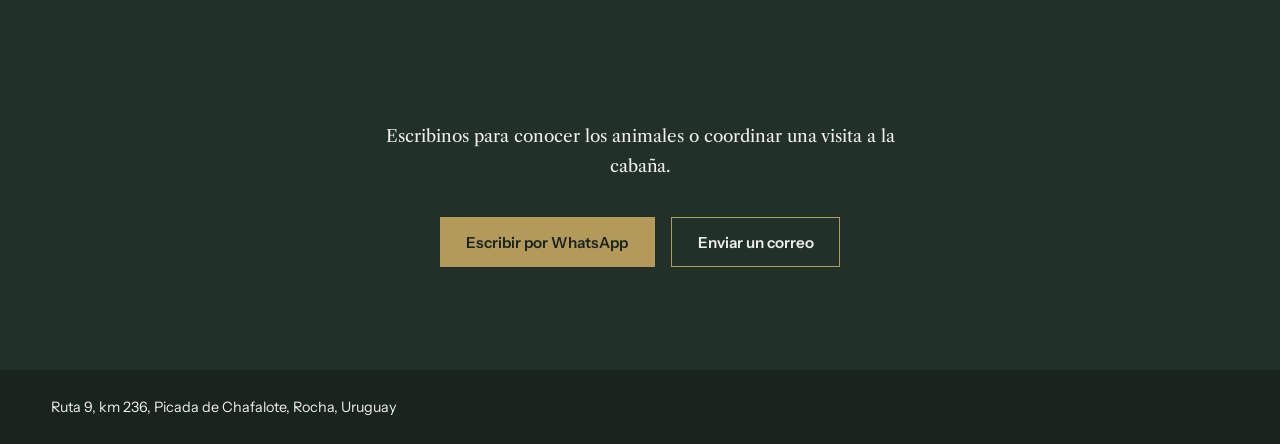
==== commit c3929754: "Update index.html" ====
--- a/index.html
+++ b/index.html
@@ -66,11 +66,6 @@
 .boton.vacio:hover,.boton.vacio:focus-visible{color:var(--pasto-hondo)}
 .boton:hover::before,.boton:focus-visible::before{transform:none}
 
-/* Indicador estético de scroll en portada */
-.bajar{position:absolute;left:var(--lado);bottom:1.75rem;z-index:1;width:1px;height:3rem;background:rgba(239,238,232,.3);overflow:hidden}
-.bajar::after{content:"";position:absolute;inset:0;background:var(--paja);animation:gota 2.2s var(--suave) infinite}
-@keyframes gota{0%{transform:translateY(-100%)}60%,100%{transform:translateY(100%)}}
-
 /* Animaciones de entrada limpias */
 .js .portada .contenido>*{opacity:0;animation:subir 1.1s var(--suave) forwards}
 .js .portada h1{animation-name:nombre;animation-duration:1.5s;animation-delay:.2s}
@@ -258,10 +253,6 @@
 </main>
 
 <footer>
-  <span class="marca">
-    <img src="img/logos/logo-principal.png" alt="Logo de Cabaña Don Nestor" onerror="this.parentElement.classList.add('sin-imagen');this.remove()">
-    <span class="texto">Cabaña Don Nestor</span>
-  </span>
   <span>Ruta 9, km 236, Picada de Chafalote, Rocha, Uruguay</span>
 </footer>
 
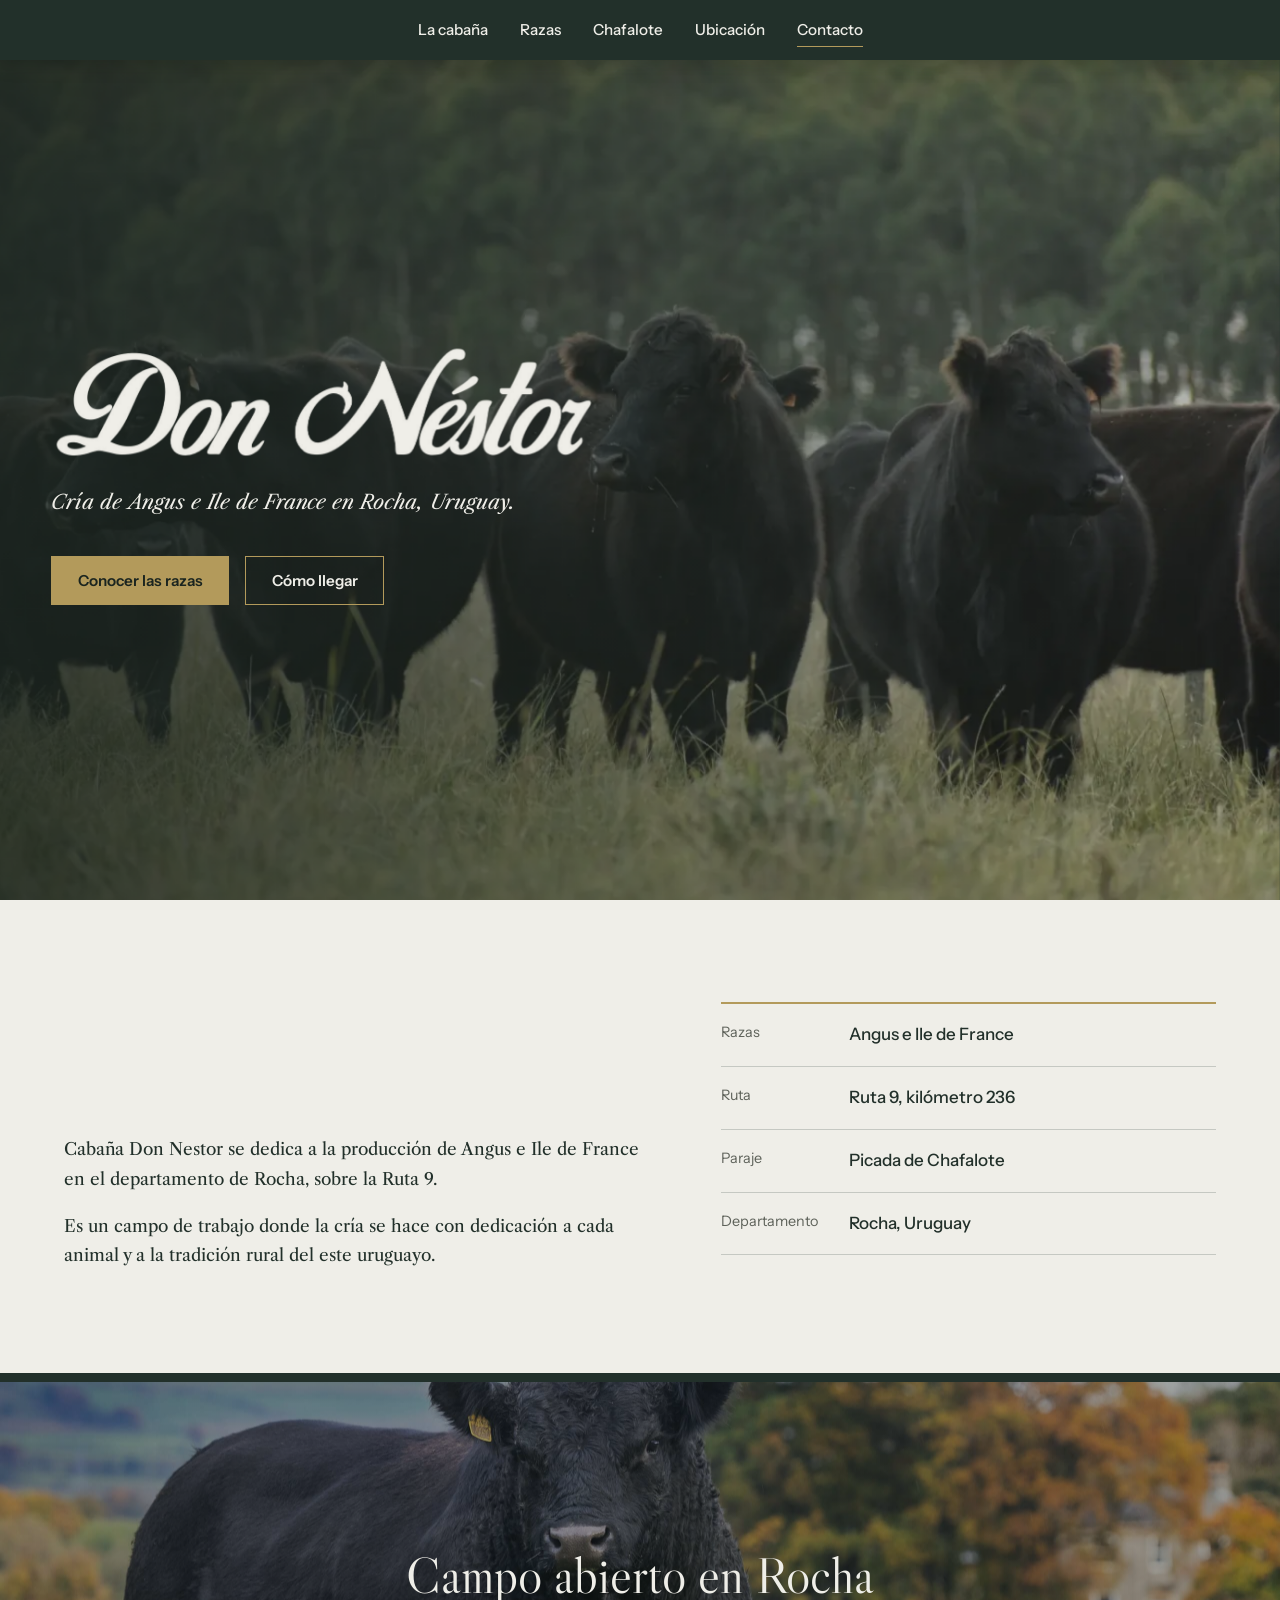
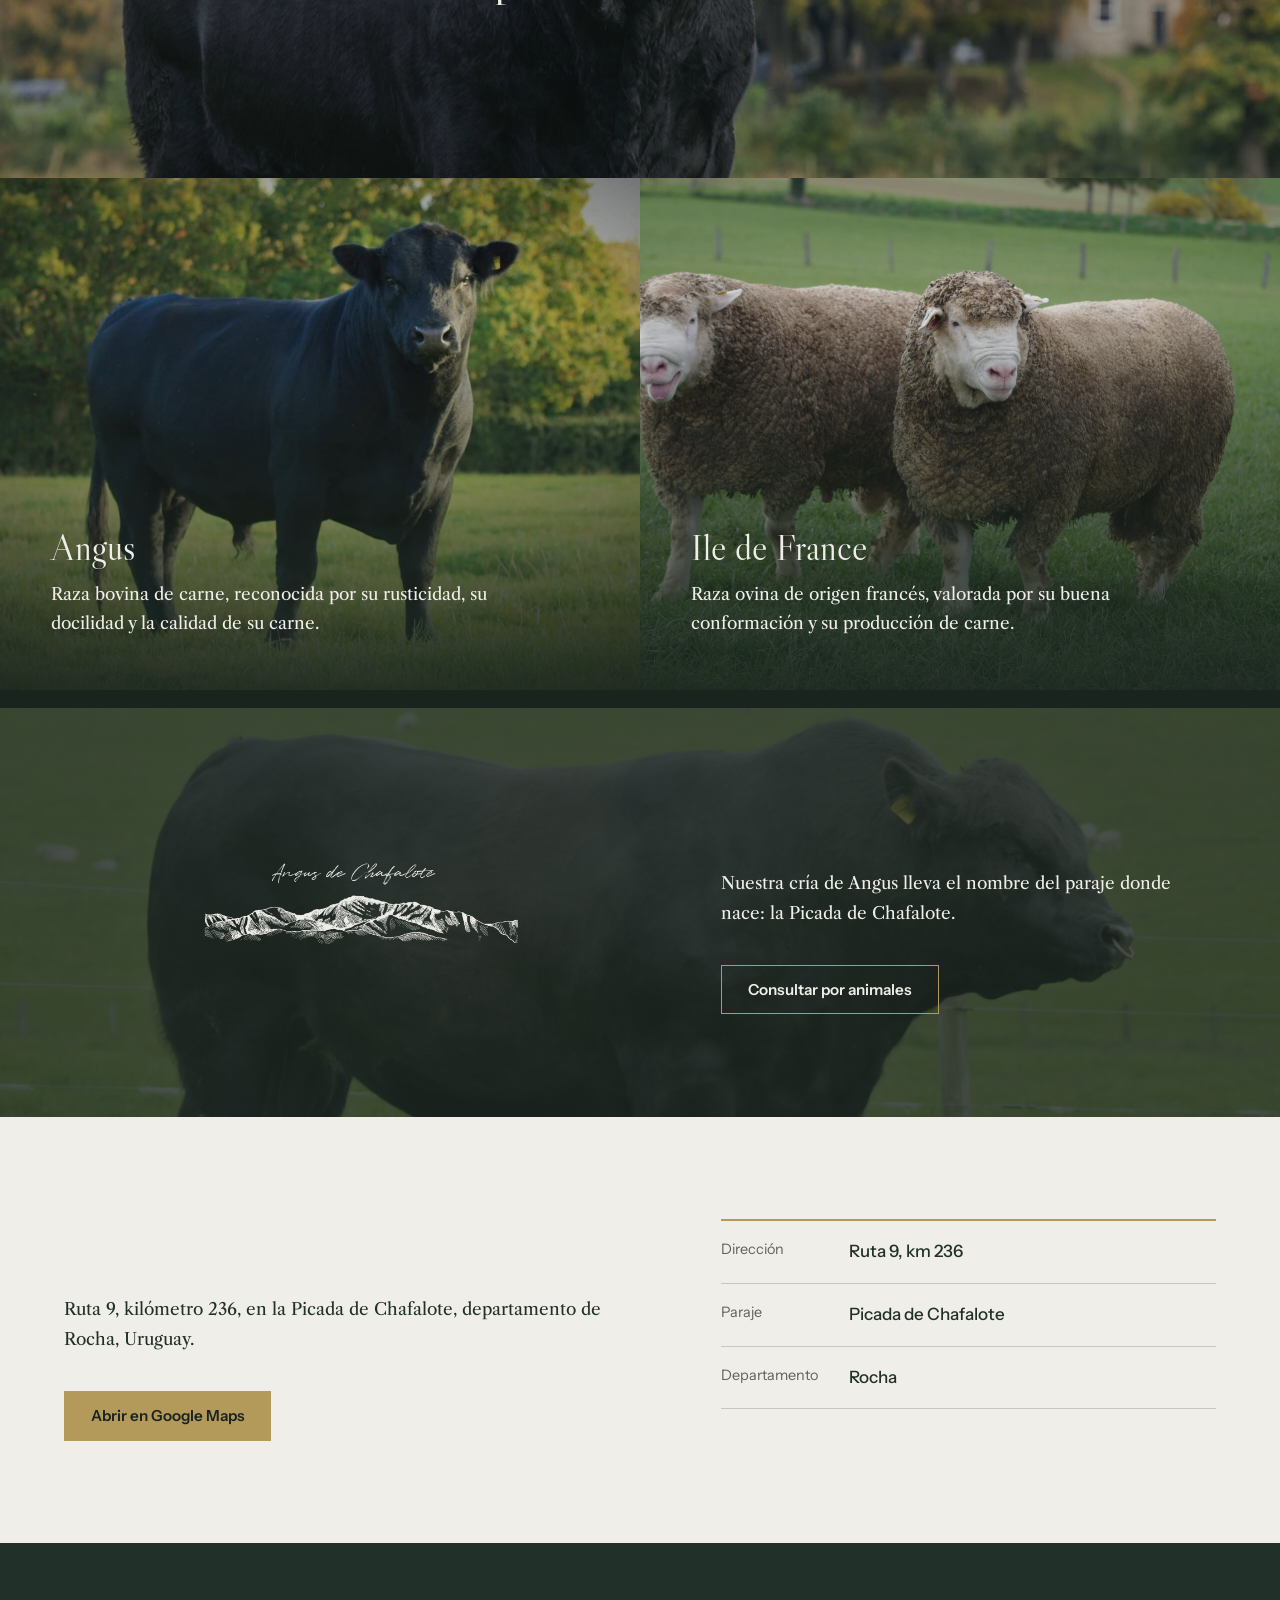
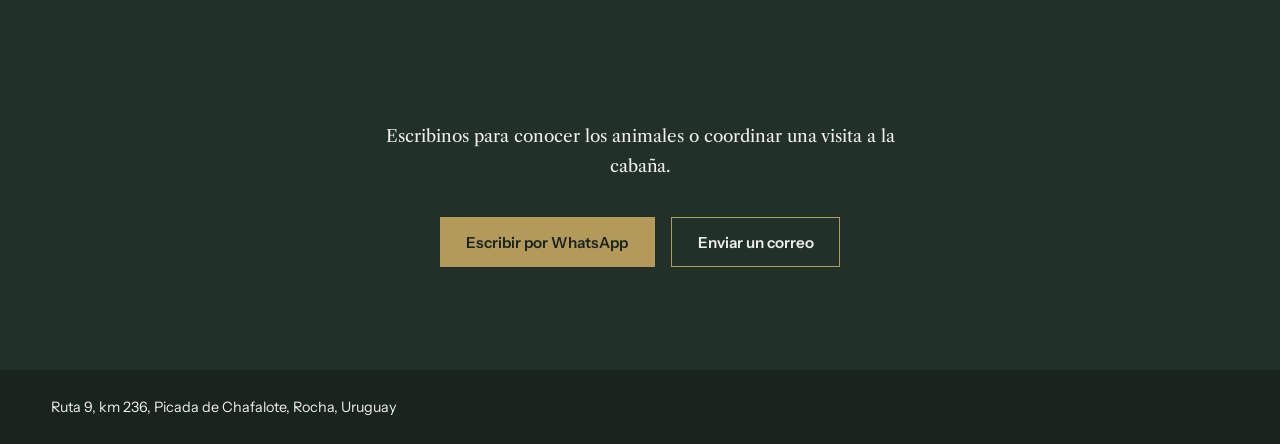
==== commit c7ff1294: "Update index.html" ====
--- a/index.html
+++ b/index.html
@@ -19,7 +19,7 @@
   --suave:cubic-bezier(.22,.8,.24,1);
 }
 *{box-sizing:border-box;margin:0}
-html{scroll-behavior:smooth;scroll-padding-top:5.5rem;overflow-x:hidden}
+html{scroll-behavior:smooth;scroll-padding-top:6.5rem;overflow-x:hidden}
 body{font-family:var(--texto);font-size:1.0625rem;line-height:1.75;color:var(--pasto);background:var(--hueso);overflow-x:hidden;-webkit-tap-highlight-color:transparent}
 img{max-width:100%;display:block}
 a{color:inherit}
@@ -35,15 +35,19 @@
 .marca .texto{position:absolute;width:1px;height:1px;overflow:hidden;clip:rect(0 0 0 0)}
 .marca.sin-imagen .texto{position:static;width:auto;height:auto;clip:auto;font-family:var(--display);font-size:1.4rem}
 
-/* Cabecera unificada y fluida para mobile y desktop */
-.cabecera{position:fixed;inset:0 0 auto;z-index:10;display:flex;flex-wrap:wrap;align-items:center;justify-content:space-between;gap:.75rem 1.5rem;padding:.85rem var(--lado);color:var(--hueso);
+/* Cabecera principal fija con el menú */
+.cabecera{position:fixed;inset:0 0 auto;z-index:10;display:flex;align-items:center;justify-content:center;padding:.85rem var(--lado);color:var(--hueso);
   background:var(--pasto);box-shadow:0 4px 20px rgba(0,0,0,.15);
   transition:background .4s,padding .4s var(--suave)}
-.cabecera .logo img{height:2.3rem;width:auto;transition:height .4s var(--suave)}
-.menu{display:flex;flex-wrap:wrap;justify-content:flex-end;gap:clamp(0.75rem, 1.8vw, 2rem);list-style:none;padding:0;font-family:var(--ui);font-size:clamp(0.8rem, 1.3vw, .95rem);font-weight:500}
+.menu{display:flex;flex-wrap:wrap;justify-content:center;gap:clamp(1rem, 2.5vw, 2.5rem);list-style:none;padding:0;font-family:var(--ui);font-size:clamp(0.85rem, 1.4vw, .95rem);font-weight:500}
 .menu a{position:relative;display:inline-block;text-decoration:none;padding:.2rem 0;white-space:nowrap}
 .menu a::after{content:"";position:absolute;left:0;right:0;bottom:0;height:1px;background:var(--paja);transform:scaleX(0);transform-origin:100% 50%;transition:transform .45s var(--suave)}
 .menu a:hover::after,.menu a.activo::after{transform:scaleX(1);transform-origin:0 50%}
+
+/* Contenedor discreto del logo debajo del menú que acompaña al hacer scroll */
+.logo-flotante{position:fixed;top:3.4rem;left:var(--lado);z-index:9;padding:.4rem .8rem;background:rgba(34,48,42,.85);backdrop-filter:blur(6px);border:1px solid rgba(179,154,91,.3);border-radius:2px;box-shadow:0 4px 12px rgba(0,0,0,.15);transition:opacity .3s var(--suave),transform .3s var(--suave)}
+.logo-flotante img{height:1.8rem;width:auto}
+.logo-flotante.oculto{opacity:0;transform:translateY(-10px);pointer-events:none}
 
 /* Portada */
 .portada{position:relative;overflow:hidden;min-height:100svh;display:flex;align-items:center;padding:7rem var(--lado) 4rem;color:var(--hueso);background:var(--pasto)}
@@ -66,6 +70,7 @@
 .boton.vacio:hover,.boton.vacio:focus-visible{color:var(--pasto-hondo)}
 .boton:hover::before,.boton:focus-visible::before{transform:none}
 
+
 /* Animaciones de entrada limpias */
 .js .portada .contenido>*{opacity:0;animation:subir 1.1s var(--suave) forwards}
 .js .portada h1{animation-name:nombre;animation-duration:1.5s;animation-delay:.2s}
@@ -147,10 +152,6 @@
 <body>
 
 <header class="cabecera" id="cabecera">
-  <a class="logo marca" href="#inicio">
-    <img src="img/logos/logo-principal.png" alt="Logo de Cabaña Don Nestor" onerror="this.parentElement.classList.add('sin-imagen');this.remove()">
-    <span class="texto">Cabaña Don Nestor</span>
-  </a>
   <nav aria-label="Principal">
     <ul class="menu" id="menu">
       <li style="--i:0"><a href="#cabana">La cabaña</a></li>
@@ -161,6 +162,14 @@
     </ul>
   </nav>
 </header>
+
+<!-- Contenedor discreto del logo debajo del menú que acompaña al hacer scroll -->
+<div class="logo-flotante" id="logoFlotante">
+  <a class="marca" href="#inicio">
+    <img src="img/logos/logo-principal.png" alt="Logo de Cabaña Don Nestor" onerror="this.parentElement.classList.add('sin-imagen');this.remove()">
+    <span class="texto">Cabaña Don Nestor</span>
+  </a>
+</div>
 
 <main>
   <section class="portada" id="inicio" data-parallax="0.18">
@@ -259,15 +268,20 @@
 <script>
 (() => {
   const portada = document.getElementById('contenido-portada');
+  const logoFlotante = document.getElementById('logoFlotante');
   const reducir = matchMedia('(prefers-reduced-motion: reduce)').matches;
   const paralaje = [...document.querySelectorAll('[data-parallax]')];
   let ultimo = 0, quieto = false;
 
-  /* Control fluido de efectos y parallax */
   function cuadro() {
     quieto = false;
     const y = window.scrollY, vh = window.innerHeight;
     ultimo = y;
+
+    if (logoFlotante) {
+      logoFlotante.classList.toggle('oculto', y < 120);
+    }
+
     if (reducir) return;
     paralaje.forEach(el => {
       const r = el.getBoundingClientRect();
@@ -285,13 +299,11 @@
   addEventListener('resize', pedir);
   cuadro();
 
-  /* Aparición al hacer scroll */
   const ver = new IntersectionObserver(es => es.forEach(e => {
     if (e.isIntersecting) { e.target.classList.add('visto'); ver.unobserve(e.target); }
   }), {threshold:.18, rootMargin:'0px 0px -6% 0px'});
   document.querySelectorAll('[data-r],[data-obs]').forEach(el => ver.observe(el));
 
-  /* Enlace activo en el menú */
   const enlaces = [...document.querySelectorAll('.menu a')];
   const activo = new IntersectionObserver(es => es.forEach(e => {
     if (e.isIntersecting) enlaces.forEach(a => a.classList.toggle('activo', a.getAttribute('href') === '#' + e.target.id));
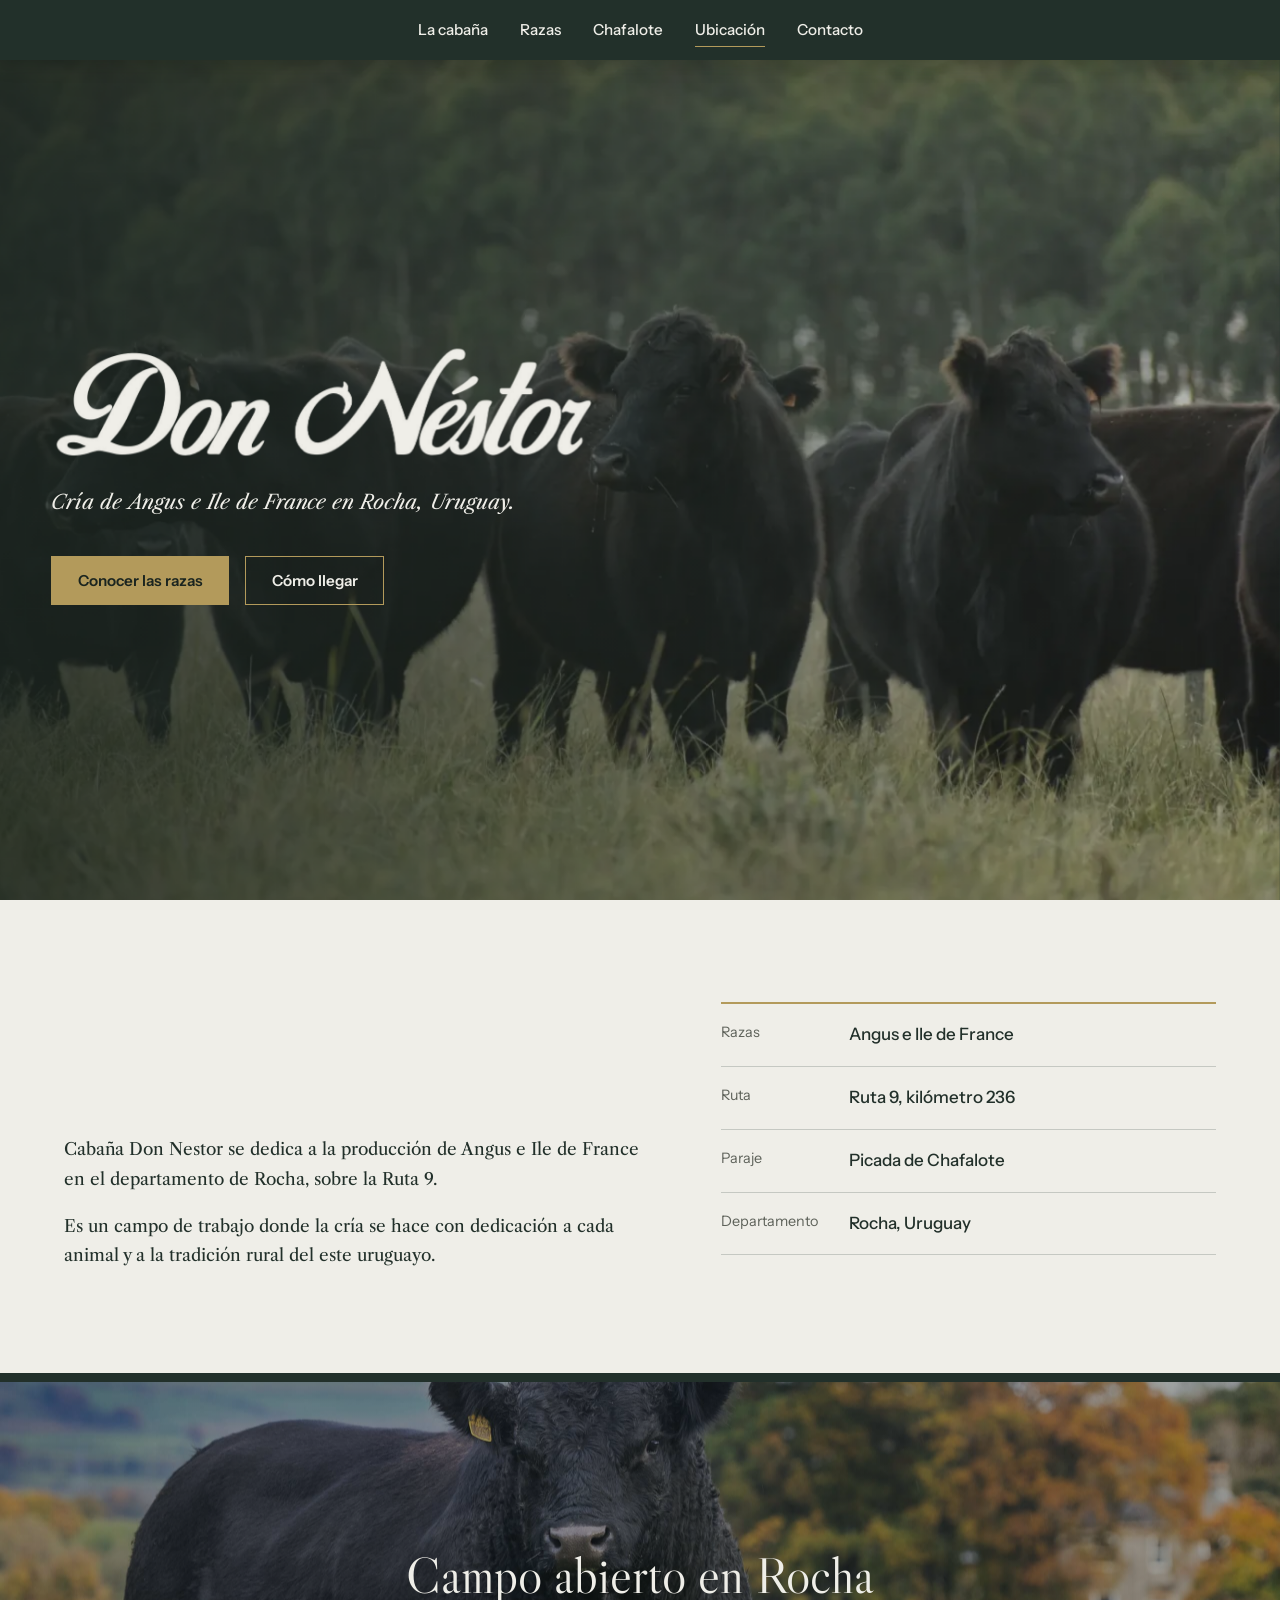
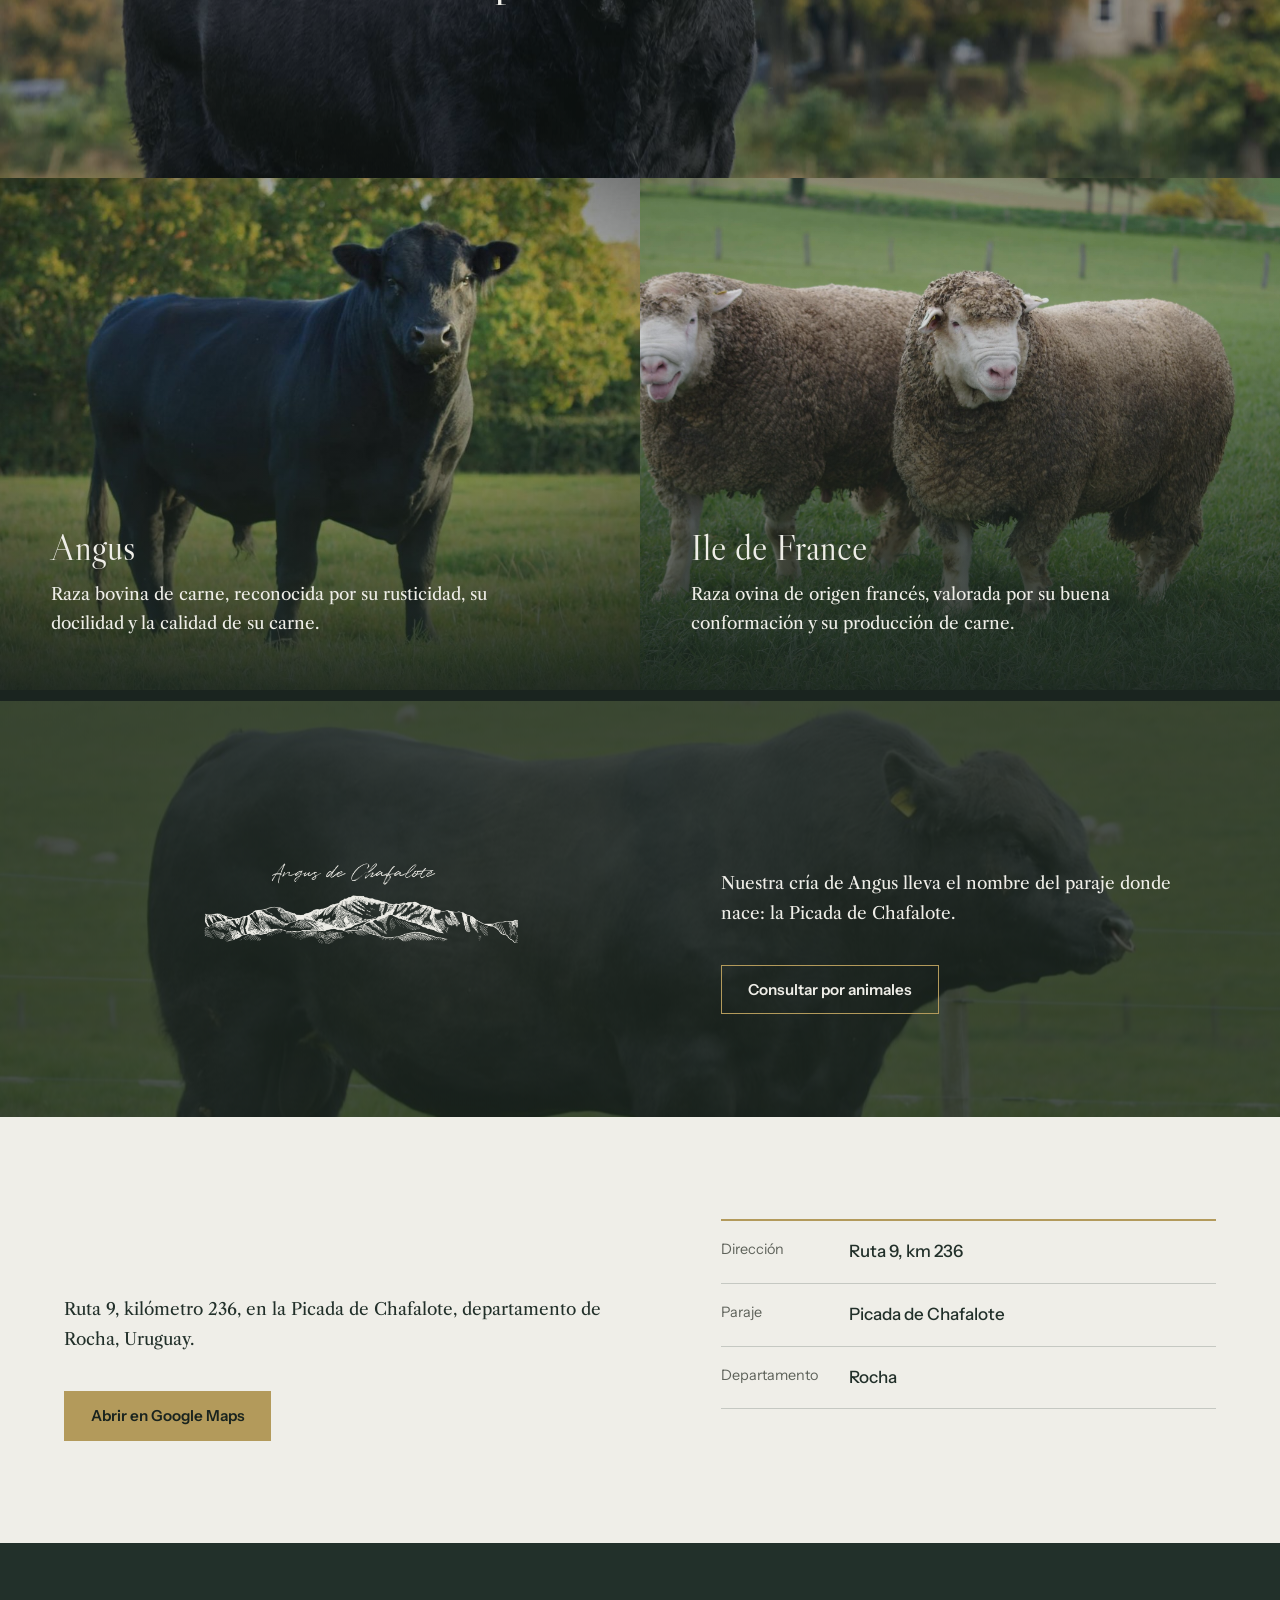
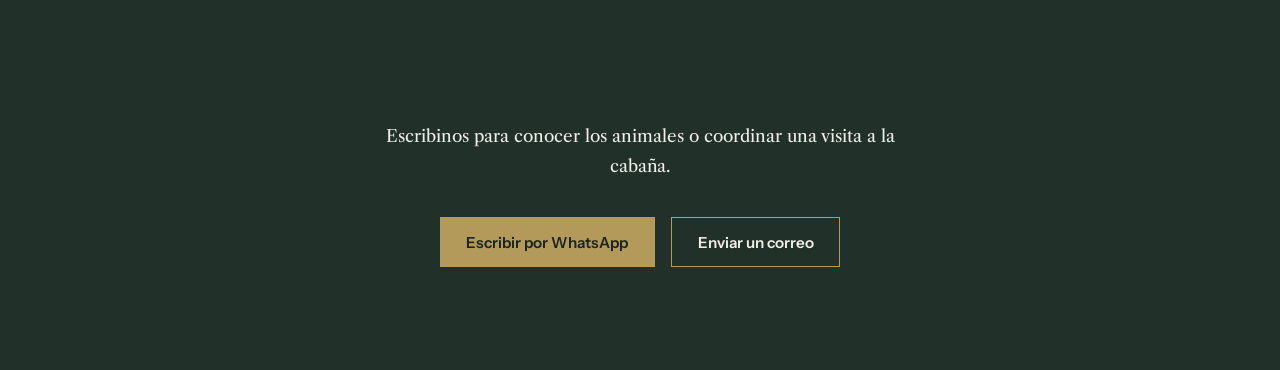
==== commit bc0b4e7b: "Update index.html" ====
--- a/index.html
+++ b/index.html
@@ -261,10 +261,6 @@
   </section>
 </main>
 
-<footer>
-  <span>Ruta 9, km 236, Picada de Chafalote, Rocha, Uruguay</span>
-</footer>
-
 <script>
 (() => {
   const portada = document.getElementById('contenido-portada');
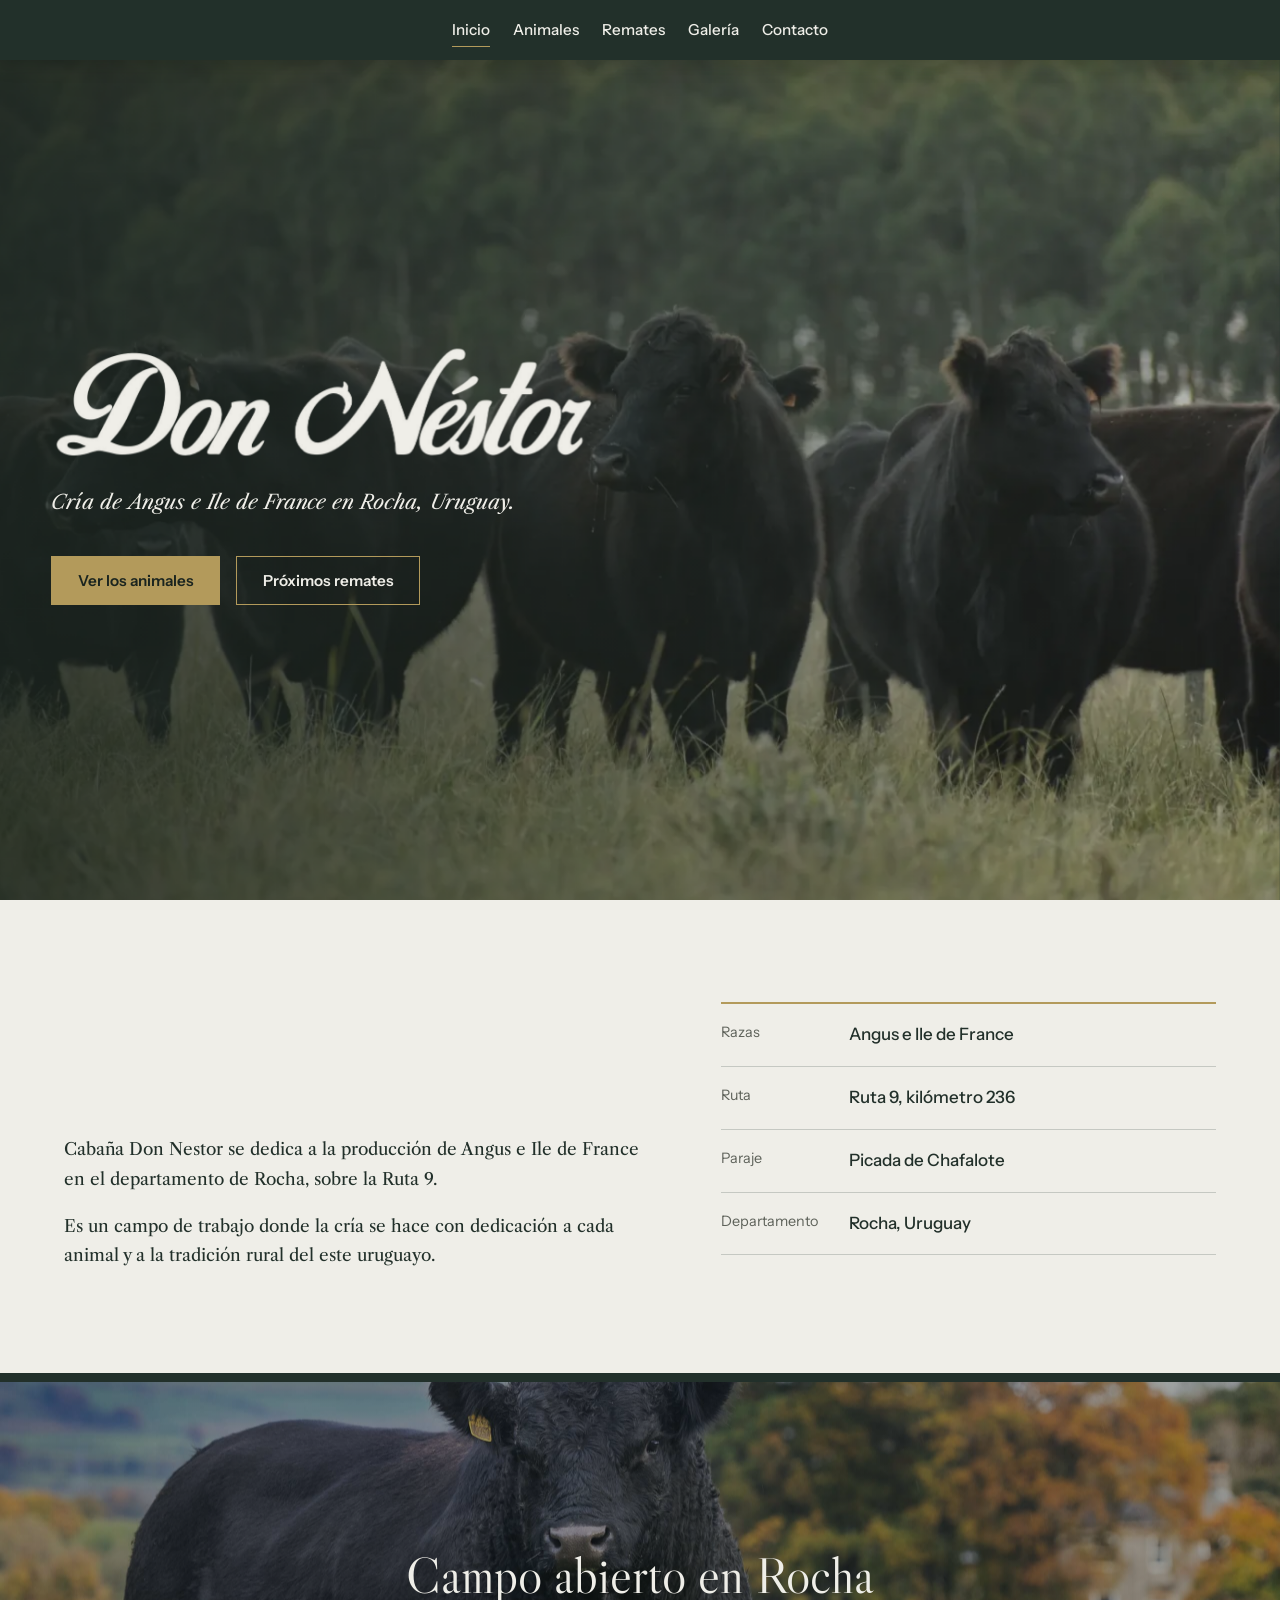
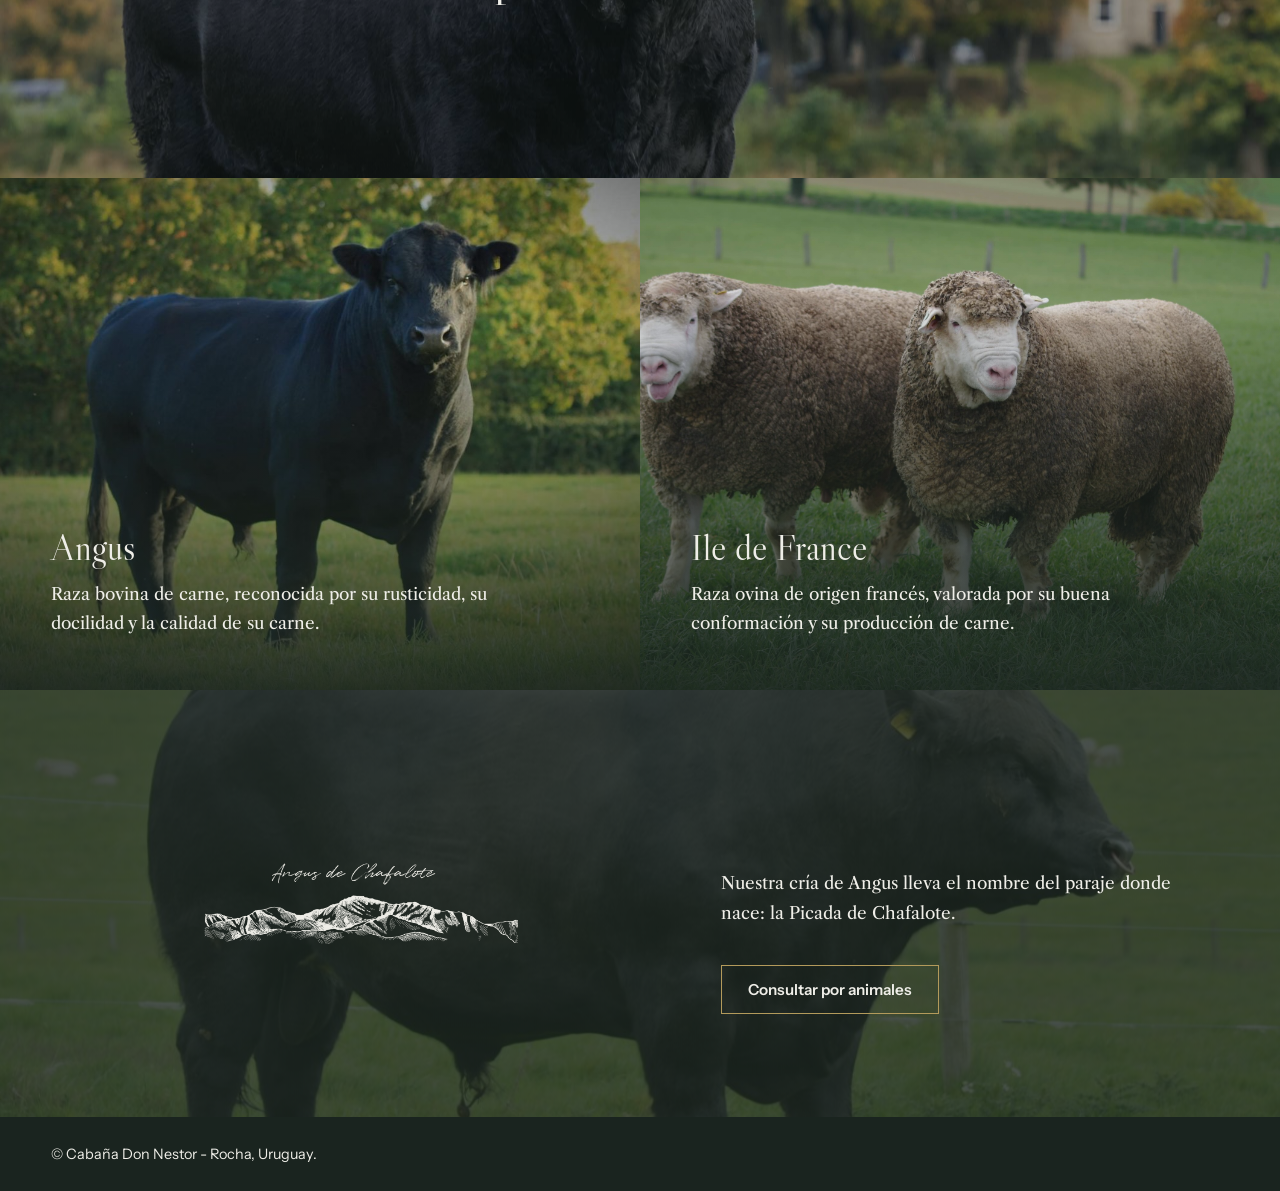
==== commit 92a359cb: "Actualización" ====
--- a/index.html
+++ b/index.html
@@ -9,163 +9,25 @@
 <link rel="preconnect" href="https://fonts.gstatic.com" crossorigin>
 <link href="https://fonts.googleapis.com/css2?family=Instrument+Sans:wght@400;500;600&family=Libre+Caslon+Display&family=Libre+Caslon+Text:ital,wght@0,400;1,400&display=swap" rel="stylesheet">
 <script>document.documentElement.classList.add('js')</script>
-<style>
-:root{
-  --pasto:#22302A; --pasto-hondo:#1A241F; --hueso:#EFEEE8; --paja:#B39A5B; --piedra:#5E625A;
-  --display:"Libre Caslon Display","Times New Roman",serif;
-  --texto:"Libre Caslon Text",Georgia,serif;
-  --ui:"Instrument Sans",system-ui,sans-serif;
-  --lado:clamp(1.25rem, 4vw, 4rem);
-  --suave:cubic-bezier(.22,.8,.24,1);
-}
-*{box-sizing:border-box;margin:0}
-html{scroll-behavior:smooth;scroll-padding-top:6.5rem;overflow-x:hidden}
-body{font-family:var(--texto);font-size:1.0625rem;line-height:1.75;color:var(--pasto);background:var(--hueso);overflow-x:hidden;-webkit-tap-highlight-color:transparent}
-img{max-width:100%;display:block}
-a{color:inherit}
-a:focus-visible,button:focus-visible{outline:2px solid var(--paja);outline-offset:3px}
-h1,h2,h3{font-family:var(--display);font-weight:400;line-height:1.1}
-h2{font-size:clamp(2rem, 4vw, 3.25rem);margin-bottom:1.25rem}
-h3{font-size:clamp(1.75rem, 3vw, 2.25rem);margin-bottom:.75rem}
-p+p{margin-top:1em}
-.seccion{padding:clamp(4rem, 8vw, 7rem) var(--lado)}
-.ancho{max-width:72rem;margin:0 auto}
-
-/* Logos */
-.marca .texto{position:absolute;width:1px;height:1px;overflow:hidden;clip:rect(0 0 0 0)}
-.marca.sin-imagen .texto{position:static;width:auto;height:auto;clip:auto;font-family:var(--display);font-size:1.4rem}
-
-/* Cabecera principal fija con el menú */
-.cabecera{position:fixed;inset:0 0 auto;z-index:10;display:flex;align-items:center;justify-content:center;padding:.85rem var(--lado);color:var(--hueso);
-  background:var(--pasto);box-shadow:0 4px 20px rgba(0,0,0,.15);
-  transition:background .4s,padding .4s var(--suave)}
-.menu{display:flex;flex-wrap:wrap;justify-content:center;gap:clamp(1rem, 2.5vw, 2.5rem);list-style:none;padding:0;font-family:var(--ui);font-size:clamp(0.85rem, 1.4vw, .95rem);font-weight:500}
-.menu a{position:relative;display:inline-block;text-decoration:none;padding:.2rem 0;white-space:nowrap}
-.menu a::after{content:"";position:absolute;left:0;right:0;bottom:0;height:1px;background:var(--paja);transform:scaleX(0);transform-origin:100% 50%;transition:transform .45s var(--suave)}
-.menu a:hover::after,.menu a.activo::after{transform:scaleX(1);transform-origin:0 50%}
-
-/* Contenedor discreto del logo debajo del menú que acompaña al hacer scroll */
-.logo-flotante{position:fixed;top:3.4rem;left:var(--lado);z-index:9;padding:.4rem .8rem;background:rgba(34,48,42,.85);backdrop-filter:blur(6px);border:1px solid rgba(179,154,91,.3);border-radius:2px;box-shadow:0 4px 12px rgba(0,0,0,.15);transition:opacity .3s var(--suave),transform .3s var(--suave)}
-.logo-flotante img{height:1.8rem;width:auto}
-.logo-flotante.oculto{opacity:0;transform:translateY(-10px);pointer-events:none}
-
-/* Portada */
-.portada{position:relative;overflow:hidden;min-height:100svh;display:flex;align-items:center;padding:7rem var(--lado) 4rem;color:var(--hueso);background:var(--pasto)}
-.portada::before{content:"";position:absolute;inset:-6% 0;z-index:0;will-change:transform;
-  background:linear-gradient(90deg,rgba(26,36,31,.85),rgba(26,36,31,.3)),url(img/fondos/portada.jpg) center/cover,var(--pasto);
-  transform:translate3d(0,var(--py,0px),0) scale(1.08);animation:aire 18s ease-out forwards}
-@keyframes aire{to{transform:translate3d(0,var(--py,0px),0) scale(1)}}
-.portada .contenido{position:relative;z-index:1;max-width:38rem;will-change:transform,opacity}
-.portada h1 img{width:min(34rem,82vw);height:auto}
-.portada h1.marca.sin-imagen .texto{font-size:clamp(2.7rem, 7vw, 5.5rem)}
-.portada p{margin-top:1.5rem;font-size:clamp(1.1rem, 2vw, 1.25rem);font-style:italic}
-.botones{display:flex;flex-wrap:wrap;gap:1rem;margin-top:2.25rem}
-.boton{position:relative;overflow:hidden;isolation:isolate;display:inline-block;font:600 .95rem var(--ui);text-decoration:none;padding:.9rem 1.6rem;border:1px solid var(--paja);transition:color .4s var(--suave),transform .3s var(--suave)}
-.boton::before{content:"";position:absolute;inset:0;z-index:-1;transform:translateY(101%);transition:transform .45s var(--suave)}
-.boton:active{transform:scale(.97)}
-.boton.lleno{background:var(--paja);color:var(--pasto-hondo)}
-.boton.lleno::before{background:var(--hueso)}
-.boton.vacio{color:inherit}
-.boton.vacio::before{background:var(--paja)}
-.boton.vacio:hover,.boton.vacio:focus-visible{color:var(--pasto-hondo)}
-.boton:hover::before,.boton:focus-visible::before{transform:none}
-
-
-/* Animaciones de entrada limpias */
-.js .portada .contenido>*{opacity:0;animation:subir 1.1s var(--suave) forwards}
-.js .portada h1{animation-name:nombre;animation-duration:1.5s;animation-delay:.2s}
-.js .portada p{animation-delay:.85s}
-.js .portada .boton{opacity:0;animation:subir 1s var(--suave) forwards}
-.js .portada .contenido .botones{opacity:1;animation:none}
-.js .portada .boton:nth-child(1){animation-delay:1.2s}
-.js .portada .boton:nth-child(2){animation-delay:1.35s}
-.js .bajar{opacity:0;animation:subir 1s var(--suave) 1.8s forwards}
-@keyframes subir{from{opacity:0;transform:translateY(22px)}to{opacity:1;transform:none}}
-@keyframes nombre{from{opacity:0;transform:translateY(16px) scale(.96);filter:blur(10px)}to{opacity:1;transform:none;filter:blur(0)}}
-
-/* Aparición al hacer scroll */
-.js [data-r]{opacity:0;transform:translateY(24px);transition:opacity .9s var(--suave),transform .9s var(--suave);transition-delay:calc(var(--i,0)*100ms)}
-.js [data-r].visto{opacity:1;transform:none}
-.js h2[data-r]{opacity:1;transform:none;clip-path:inset(0 0 100% 0);transition:clip-path 1s var(--suave)}
-.js h2[data-r].visto{clip-path:inset(-10% 0 -10% 0)}
-
-/* Bloques principales (La Cabaña, Ubicación) */
-.dos{display:grid;grid-template-columns:1.2fr 1fr;gap:clamp(2.5rem, 5vw, 6rem);align-items:start}
-.datos{border-top:2px solid var(--paja);font-family:var(--ui)}
-.datos div{display:grid;grid-template-columns:7rem 1fr;gap:1rem;padding:1rem 0;border-bottom:1px solid rgba(34,48,42,.2)}
-.datos dt{color:var(--piedra);font-size:.9rem}
-.datos dd{font-weight:500}
-
-/* Banda central */
-.banda{position:relative;overflow:hidden;min-height:45vh;display:grid;place-items:center;padding:3rem var(--lado);text-align:center;color:var(--hueso);background:var(--pasto)}
-.banda::before{content:"";position:absolute;inset:-18% 0;z-index:0;will-change:transform;
-  background:linear-gradient(rgba(26,36,31,.4),rgba(26,36,31,.4)),var(--img) center/cover,var(--pasto);
-  transform:translate3d(0,var(--py,0px),0)}
-.banda p{position:relative;z-index:1;font:clamp(1.75rem, 4vw, 3.25rem)/1.15 var(--display)}
-
-/* Razas */
-.razas{display:grid;grid-template-columns:1fr 1fr}
-.raza{position:relative;overflow:hidden;isolation:isolate;min-height:32rem;display:flex;flex-direction:column;justify-content:flex-end;padding:clamp(2rem, 4vw, 4.5rem) var(--lado);color:var(--hueso);background:var(--pasto-hondo)}
-.raza::before{content:"";position:absolute;inset:0;z-index:-2;background:var(--img) center/cover;transform:scale(1.1);transition:transform 1.8s var(--suave)}
-.raza::after{content:"";position:absolute;inset:0;z-index:-1;background:linear-gradient(to top,rgba(26,36,31,.9),rgba(26,36,31,.15) 75%)}
-.raza.visto::before{transform:scale(1)}
-.raza h3,.raza p{transition:transform .7s var(--suave)}
-.raza p{max-width:28rem}
-@media (hover:hover){
-  .raza.visto:hover::before{transform:scale(1.04)}
-  .raza:hover h3{transform:translateY(-.3rem)}
-}
-
-/* Angus de Chafalote */
-.chafalote{position:relative;overflow:hidden;color:var(--hueso);background:var(--pasto-hondo)}
-.chafalote::before{content:"";position:absolute;inset:-12% 0;z-index:0;will-change:transform;
-  background:linear-gradient(rgba(26,36,31,.8),rgba(26,36,31,.8)),url(img/fondos/chafalote.jpg) center/cover,var(--pasto-hondo);
-  transform:translate3d(0,var(--py,0px),0)}
-.chafalote .ancho{position:relative;z-index:1}
-.chafalote .dos{align-items:center}
-.chafalote img{width:min(20rem,100%);margin:0 auto}
-.chafalote .marca.sin-imagen .texto{font-size:2.3rem}
-
-/* Contacto y Footer */
-.contacto{background:var(--pasto);color:var(--hueso);text-align:center}
-.contacto p{max-width:34rem;margin:0 auto}
-.contacto .botones{justify-content:center}
-footer{display:flex;flex-wrap:wrap;align-items:center;justify-content:space-between;gap:1rem;padding:1.75rem var(--lado);background:var(--pasto-hondo);color:var(--hueso);font:.9rem var(--ui)}
-footer img{height:2.5rem;width:auto}
-
-/* Adaptación fluida para pantallas compactas / móviles */
-@media (max-width: 820px){
-  .dos,.razas{grid-template-columns:1fr}
-  .raza{min-height:26rem}
-  html{scroll-padding-top:7rem}
-}
-
-@media (prefers-reduced-motion:reduce){
-  html{scroll-behavior:auto}
-  *,*::before,*::after{animation:none!important;transition-duration:.01ms!important;transition-delay:0s!important}
-  .js .portada .contenido>*,.js .portada .boton,.js .bajar,.js [data-r]{opacity:1!important;transform:none!important;filter:none!important}
-  .js h2[data-r]{clip-path:none!important}
-  .portada::before,.banda::before,.chafalote::before,.raza::before{transform:none!important}
-}
-</style>
+<link rel="stylesheet" href="css/styles.css">
+<link rel="stylesheet" href="css/extras.css">
 </head>
 <body>
 
 <header class="cabecera" id="cabecera">
   <nav aria-label="Principal">
     <ul class="menu" id="menu">
-      <li style="--i:0"><a href="#cabana">La cabaña</a></li>
-      <li style="--i:1"><a href="#razas">Razas</a></li>
-      <li style="--i:2"><a href="#chafalote">Chafalote</a></li>
-      <li style="--i:3"><a href="#ubicacion">Ubicación</a></li>
-      <li style="--i:4"><a href="#contacto">Contacto</a></li>
+      <li><a href="index.html" class="activo">Inicio</a></li>
+      <li><a href="catalogo.html">Animales</a></li>
+      <li><a href="remates.html">Remates</a></li>
+      <li><a href="galeria.html">Galería</a></li>
+      <li><a href="contacto.html">Contacto</a></li>
     </ul>
   </nav>
 </header>
 
-<!-- Contenedor discreto del logo debajo del menú que acompaña al hacer scroll -->
 <div class="logo-flotante" id="logoFlotante">
-  <a class="marca" href="#inicio">
+  <a class="marca" href="index.html">
     <img src="img/logos/logo-principal.png" alt="Logo de Cabaña Don Nestor" onerror="this.parentElement.classList.add('sin-imagen');this.remove()">
     <span class="texto">Cabaña Don Nestor</span>
   </a>
@@ -180,8 +42,8 @@
       </h1>
       <p>Cría de Angus e Ile de France en Rocha, Uruguay.</p>
       <div class="botones">
-        <a class="boton lleno" href="#razas">Conocer las razas</a>
-        <a class="boton vacio" href="#ubicacion">Cómo llegar</a>
+        <a class="boton lleno" href="catalogo.html">Ver los animales</a>
+        <a class="boton vacio" href="remates.html">Próximos remates</a>
       </div>
     </div>
     <span class="bajar" aria-hidden="true"></span>
@@ -203,17 +65,17 @@
     </div>
   </section>
 
-  <div class="banda" style="--img:url(img/fondos/campo.jpg)" data-parallax="0.12">
+  <div class="banda banda-campo" data-parallax="0.12">
     <p data-r>Campo abierto en Rocha</p>
   </div>
 
   <section id="razas" aria-label="Razas">
     <div class="razas">
-      <article class="raza" data-obs style="--img:url(img/fondos/angus.jpg)">
+      <article class="raza raza-angus" data-obs>
         <h3 data-r>Angus</h3>
         <p data-r style="--i:1">Raza bovina de carne, reconocida por su rusticidad, su docilidad y la calidad de su carne.</p>
       </article>
-      <article class="raza" data-obs style="--img:url(img/fondos/ile-de-france.jpg)">
+      <article class="raza raza-ile-de-france" data-obs>
         <h3 data-r style="--i:2">Ile de France</h3>
         <p data-r style="--i:3">Raza ovina de origen francés, valorada por su buena conformación y su producción de carne.</p>
       </article>
@@ -229,83 +91,16 @@
       <div>
         <h2 data-r>Angus de Chafalote</h2>
         <p data-r style="--i:1">Nuestra cría de Angus lleva el nombre del paraje donde nace: la Picada de Chafalote.</p>
-        <div class="botones" data-r style="--i:2"><a class="boton vacio" href="#contacto">Consultar por animales</a></div>
+        <div class="botones" data-r style="--i:2"><a class="boton vacio" href="contacto.html">Consultar por animales</a></div>
       </div>
-    </div>
-  </section>
-
-  <section class="seccion" id="ubicacion">
-    <div class="ancho dos">
-      <div>
-        <h2 data-r>Dónde estamos</h2>
-        <p data-r style="--i:1">Ruta 9, kilómetro 236, en la Picada de Chafalote, departamento de Rocha, Uruguay.</p>
-        <div class="botones" data-r style="--i:2">
-          <a class="boton lleno" href="https://www.google.com/maps/search/?api=1&query=Ruta+9+km+236+Rocha+Uruguay" target="_blank" rel="noopener">Abrir en Google Maps</a>
-        </div>
-      </div>
-      <dl class="datos" data-r style="--i:3">
-        <div><dt>Dirección</dt><dd>Ruta 9, km 236</dd></div>
-        <div><dt>Paraje</dt><dd>Picada de Chafalote</dd></div>
-        <div><dt>Departamento</dt><dd>Rocha</dd></div>
-      </dl>
-    </div>
-  </section>
-
-  <section class="seccion contacto" id="contacto">
-    <h2 data-r>Consultas y visitas</h2>
-    <p data-r style="--i:1">Escribinos para conocer los animales o coordinar una visita a la cabaña.</p>
-    <div class="botones" data-r style="--i:2">
-      <a class="boton lleno" href="https://wa.me/598XXXXXXXX" target="_blank" rel="noopener">Escribir por WhatsApp</a>
-      <a class="boton vacio" href="mailto:correo@ejemplo.com">Enviar un correo</a>
     </div>
   </section>
 </main>
 
-<script>
-(() => {
-  const portada = document.getElementById('contenido-portada');
-  const logoFlotante = document.getElementById('logoFlotante');
-  const reducir = matchMedia('(prefers-reduced-motion: reduce)').matches;
-  const paralaje = [...document.querySelectorAll('[data-parallax]')];
-  let ultimo = 0, quieto = false;
+<footer>
+  <p>&copy; Cabaña Don Nestor - Rocha, Uruguay.</p>
+</footer>
 
-  function cuadro() {
-    quieto = false;
-    const y = window.scrollY, vh = window.innerHeight;
-    ultimo = y;
-
-    if (logoFlotante) {
-      logoFlotante.classList.toggle('oculto', y < 120);
-    }
-
-    if (reducir) return;
-    paralaje.forEach(el => {
-      const r = el.getBoundingClientRect();
-      if (r.bottom < -100 || r.top > vh + 100) return;
-      const centro = r.top + r.height / 2 - vh / 2;
-      el.style.setProperty('--py', (-centro * el.dataset.parallax).toFixed(1) + 'px');
-    });
-    if (portada && y < vh) {
-      portada.style.transform = 'translate3d(0,' + (y * .12).toFixed(1) + 'px,0)';
-      portada.style.opacity = Math.max(1 - y / (vh * .9), 0);
-    }
-  }
-  const pedir = () => { if (!quieto) { quieto = true; requestAnimationFrame(cuadro); } };
-  addEventListener('scroll', pedir, {passive:true});
-  addEventListener('resize', pedir);
-  cuadro();
-
-  const ver = new IntersectionObserver(es => es.forEach(e => {
-    if (e.isIntersecting) { e.target.classList.add('visto'); ver.unobserve(e.target); }
-  }), {threshold:.18, rootMargin:'0px 0px -6% 0px'});
-  document.querySelectorAll('[data-r],[data-obs]').forEach(el => ver.observe(el));
-
-  const enlaces = [...document.querySelectorAll('.menu a')];
-  const activo = new IntersectionObserver(es => es.forEach(e => {
-    if (e.isIntersecting) enlaces.forEach(a => a.classList.toggle('activo', a.getAttribute('href') === '#' + e.target.id));
-  }), {rootMargin:'-45% 0px -50% 0px'});
-  enlaces.forEach(a => { const s = document.querySelector(a.getAttribute('href')); if (s) activo.observe(s); });
-})();
-</script>
+<script src="js/main.js"></script>
 </body>
 </html>
--- a/css/styles.css
+++ b/css/styles.css
@@ -0,0 +1,142 @@
+:root{
+  --pasto:#22302A; --pasto-hondo:#1A241F; --hueso:#EFEEE8; --paja:#B39A5B; --piedra:#5E625A;
+  --display:"Libre Caslon Display","Times New Roman",serif;
+  --texto:"Libre Caslon Text",Georgia,serif;
+  --ui:"Instrument Sans",system-ui,sans-serif;
+  --lado:clamp(1.25rem, 4vw, 4rem);
+  --suave:cubic-bezier(.22,.8,.24,1);
+}
+*{box-sizing:border-box;margin:0}
+html{scroll-behavior:smooth;scroll-padding-top:6.5rem;overflow-x:hidden}
+body{font-family:var(--texto);font-size:1.0625rem;line-height:1.75;color:var(--pasto);background:var(--hueso);overflow-x:hidden;-webkit-tap-highlight-color:transparent}
+img{max-width:100%;display:block}
+a{color:inherit}
+a:focus-visible,button:focus-visible{outline:2px solid var(--paja);outline-offset:3px}
+h1,h2,h3{font-family:var(--display);font-weight:400;line-height:1.1}
+h2{font-size:clamp(2rem, 4vw, 3.25rem);margin-bottom:1.25rem}
+h3{font-size:clamp(1.75rem, 3vw, 2.25rem);margin-bottom:.75rem}
+p+p{margin-top:1em}
+.seccion{padding:clamp(4rem, 8vw, 7rem) var(--lado)}
+.ancho{max-width:72rem;margin:0 auto}
+
+/* Logos */
+.marca .texto{position:absolute;width:1px;height:1px;overflow:hidden;clip:rect(0 0 0 0)}
+.marca.sin-imagen .texto{position:static;width:auto;height:auto;clip:auto;font-family:var(--display);font-size:1.4rem}
+
+/* Cabecera principal fija con el menú */
+.cabecera{position:fixed;inset:0 0 auto;z-index:10;display:flex;align-items:center;justify-content:center;padding:.85rem var(--lado);color:var(--hueso);
+  background:var(--pasto);box-shadow:0 4px 20px rgba(0,0,0,.15);
+  transition:background .4s,padding .4s var(--suave)}
+.menu{display:flex;flex-wrap:wrap;justify-content:center;gap:clamp(1rem, 2.5vw, 2.5rem);list-style:none;padding:0;font-family:var(--ui);font-size:clamp(0.85rem, 1.4vw, .95rem);font-weight:500}
+.menu a{position:relative;display:inline-block;text-decoration:none;padding:.2rem 0;white-space:nowrap}
+.menu a::after{content:"";position:absolute;left:0;right:0;bottom:0;height:1px;background:var(--paja);transform:scaleX(0);transform-origin:100% 50%;transition:transform .45s var(--suave)}
+.menu a:hover::after,.menu a.activo::after{transform:scaleX(1);transform-origin:0 50%}
+
+/* Contenedor discreto del logo debajo del menú que acompaña al hacer scroll */
+.logo-flotante{position:fixed;top:3.4rem;left:var(--lado);z-index:9;padding:.4rem .8rem;background:rgba(34,48,42,.85);backdrop-filter:blur(6px);border:1px solid rgba(179,154,91,.3);border-radius:2px;box-shadow:0 4px 12px rgba(0,0,0,.15);transition:opacity .3s var(--suave),transform .3s var(--suave)}
+.logo-flotante img{height:1.8rem;width:auto}
+.logo-flotante.oculto{opacity:0;transform:translateY(-10px);pointer-events:none}
+
+/* Portada */
+.portada{position:relative;overflow:hidden;min-height:100svh;display:flex;align-items:center;padding:7rem var(--lado) 4rem;color:var(--hueso);background:var(--pasto)}
+.portada::before{content:"";position:absolute;inset:-6% 0;z-index:0;will-change:transform;
+  background:linear-gradient(90deg,rgba(26,36,31,.85),rgba(26,36,31,.3)),url(../img/fondos/portada.jpg) center/cover,var(--pasto);
+  transform:translate3d(0,var(--py,0px),0) scale(1.08);animation:aire 18s ease-out forwards}
+@keyframes aire{to{transform:translate3d(0,var(--py,0px),0) scale(1)}}
+.portada .contenido{position:relative;z-index:1;max-width:38rem;will-change:transform,opacity}
+.portada h1 img{width:min(34rem,82vw);height:auto}
+.portada h1.marca.sin-imagen .texto{font-size:clamp(2.7rem, 7vw, 5.5rem)}
+.portada p{margin-top:1.5rem;font-size:clamp(1.1rem, 2vw, 1.25rem);font-style:italic}
+.botones{display:flex;flex-wrap:wrap;gap:1rem;margin-top:2.25rem}
+.boton{position:relative;overflow:hidden;isolation:isolate;display:inline-block;font:600 .95rem var(--ui);text-decoration:none;padding:.9rem 1.6rem;border:1px solid var(--paja);transition:color .4s var(--suave),transform .3s var(--suave)}
+.boton::before{content:"";position:absolute;inset:0;z-index:-1;transform:translateY(101%);transition:transform .45s var(--suave)}
+.boton:active{transform:scale(.97)}
+.boton.lleno{background:var(--paja);color:var(--pasto-hondo)}
+.boton.lleno::before{background:var(--hueso)}
+.boton.vacio{color:inherit}
+.boton.vacio::before{background:var(--paja)}
+.boton.vacio:hover,.boton.vacio:focus-visible{color:var(--pasto-hondo)}
+.boton:hover::before,.boton:focus-visible::before{transform:none}
+
+
+/* Animaciones de entrada limpias */
+.js .portada .contenido>*{opacity:0;animation:subir 1.1s var(--suave) forwards}
+.js .portada h1{animation-name:nombre;animation-duration:1.5s;animation-delay:.2s}
+.js .portada p{animation-delay:.85s}
+.js .portada .boton{opacity:0;animation:subir 1s var(--suave) forwards}
+.js .portada .contenido .botones{opacity:1;animation:none}
+.js .portada .boton:nth-child(1){animation-delay:1.2s}
+.js .portada .boton:nth-child(2){animation-delay:1.35s}
+.js .bajar{opacity:0;animation:subir 1s var(--suave) 1.8s forwards}
+@keyframes subir{from{opacity:0;transform:translateY(22px)}to{opacity:1;transform:none}}
+@keyframes nombre{from{opacity:0;transform:translateY(16px) scale(.96);filter:blur(10px)}to{opacity:1;transform:none;filter:blur(0)}}
+
+/* Aparición al hacer scroll */
+.js [data-r]{opacity:0;transform:translateY(24px);transition:opacity .9s var(--suave),transform .9s var(--suave);transition-delay:calc(var(--i,0)*100ms)}
+.js [data-r].visto{opacity:1;transform:none}
+.js h2[data-r]{opacity:1;transform:none;clip-path:inset(0 0 100% 0);transition:clip-path 1s var(--suave)}
+.js h2[data-r].visto{clip-path:inset(-10% 0 -10% 0)}
+
+/* Bloques principales (La Cabaña, Ubicación) */
+.dos{display:grid;grid-template-columns:1.2fr 1fr;gap:clamp(2.5rem, 5vw, 6rem);align-items:start}
+.datos{border-top:2px solid var(--paja);font-family:var(--ui)}
+.datos div{display:grid;grid-template-columns:7rem 1fr;gap:1rem;padding:1rem 0;border-bottom:1px solid rgba(34,48,42,.2)}
+.datos dt{color:var(--piedra);font-size:.9rem}
+.datos dd{font-weight:500}
+
+/* Banda central */
+.banda{position:relative;overflow:hidden;min-height:45vh;display:grid;place-items:center;padding:3rem var(--lado);text-align:center;color:var(--hueso);background:var(--pasto)}
+.banda::before{content:"";position:absolute;inset:-18% 0;z-index:0;will-change:transform;
+  background:linear-gradient(rgba(26,36,31,.4),rgba(26,36,31,.4)),var(--img) center/cover,var(--pasto);
+  transform:translate3d(0,var(--py,0px),0)}
+.banda p{position:relative;z-index:1;font:clamp(1.75rem, 4vw, 3.25rem)/1.15 var(--display)}
+
+/* Razas */
+.razas{display:grid;grid-template-columns:1fr 1fr}
+.raza{position:relative;overflow:hidden;isolation:isolate;min-height:32rem;display:flex;flex-direction:column;justify-content:flex-end;padding:clamp(2rem, 4vw, 4.5rem) var(--lado);color:var(--hueso);background:var(--pasto-hondo)}
+.raza::before{content:"";position:absolute;inset:0;z-index:-2;background:var(--img) center/cover;transform:scale(1.1);transition:transform 1.8s var(--suave)}
+.raza::after{content:"";position:absolute;inset:0;z-index:-1;background:linear-gradient(to top,rgba(26,36,31,.9),rgba(26,36,31,.15) 75%)}
+.raza.visto::before{transform:scale(1)}
+.raza h3,.raza p{transition:transform .7s var(--suave)}
+.raza p{max-width:28rem}
+@media (hover:hover){
+  .raza.visto:hover::before{transform:scale(1.04)}
+  .raza:hover h3{transform:translateY(-.3rem)}
+}
+
+/* Angus de Chafalote */
+.chafalote{position:relative;overflow:hidden;color:var(--hueso);background:var(--pasto-hondo)}
+.chafalote::before{content:"";position:absolute;inset:-12% 0;z-index:0;will-change:transform;
+  background:linear-gradient(rgba(26,36,31,.8),rgba(26,36,31,.8)),url(../img/fondos/chafalote.jpg) center/cover,var(--pasto-hondo);
+  transform:translate3d(0,var(--py,0px),0)}
+.chafalote .ancho{position:relative;z-index:1}
+.chafalote .dos{align-items:center}
+.chafalote img{width:min(20rem,100%);margin:0 auto}
+.chafalote .marca.sin-imagen .texto{font-size:2.3rem}
+
+/* Contacto y Footer */
+.contacto{background:var(--pasto);color:var(--hueso);text-align:center}
+.contacto p{max-width:34rem;margin:0 auto}
+.contacto .botones{justify-content:center}
+footer{display:flex;flex-wrap:wrap;align-items:center;justify-content:space-between;gap:1rem;padding:1.75rem var(--lado);background:var(--pasto-hondo);color:var(--hueso);font:.9rem var(--ui)}
+footer img{height:2.5rem;width:auto}
+
+/* Adaptación fluida para pantallas compactas / móviles */
+@media (max-width: 820px){
+  .dos,.razas{grid-template-columns:1fr}
+  .raza{min-height:26rem}
+  html{scroll-padding-top:7rem}
+}
+
+@media (prefers-reduced-motion:reduce){
+  html{scroll-behavior:auto}
+  *,*::before,*::after{animation:none!important;transition-duration:.01ms!important;transition-delay:0s!important}
+  .js .portada .contenido>*,.js .portada .boton,.js .bajar,.js [data-r]{opacity:1!important;transform:none!important;filter:none!important}
+  .js h2[data-r]{clip-path:none!important}
+  .portada::before,.banda::before,.chafalote::before,.raza::before{transform:none!important}
+}
+
+/* Imágenes de fondo (rutas relativas a esta hoja: css/ -> ../img/) */
+.banda-campo{--img:url(../img/fondos/campo.jpg)}
+.raza-angus{--img:url(../img/fondos/angus.jpg)}
+.raza-ile-de-france{--img:url(../img/fondos/ile-de-france.jpg)}
--- a/css/extras.css
+++ b/css/extras.css
@@ -0,0 +1,67 @@
+/* Catálogo, remates, galería y ficha. Usa las variables de styles.css */
+.menu{gap:clamp(.7rem,1.8vw,2rem)}
+.fondo-oscuro{background:var(--pasto-hondo);color:var(--hueso)}
+.filtros{display:flex;flex-wrap:wrap;gap:.6rem;margin:2rem 0 2.5rem}
+.filtros button{font:500 .9rem var(--ui);padding:.5rem 1.1rem;background:none;color:inherit;border:1px solid currentColor;opacity:.7;cursor:pointer;transition:opacity .3s,background .3s,color .3s}
+.filtros button[aria-pressed=true]{opacity:1;background:var(--pasto);color:var(--hueso);border-color:var(--pasto)}
+.fondo-oscuro .filtros button[aria-pressed=true]{background:var(--paja);color:var(--pasto-hondo);border-color:var(--paja)}
+.grilla{display:grid;grid-template-columns:repeat(auto-fill,minmax(16rem,1fr));gap:clamp(1.25rem,2.5vw,2rem)}
+.vacio-msg{font-family:var(--ui);color:var(--piedra);grid-column:1/-1}
+
+.ficha-card{all:unset;box-sizing:border-box;cursor:pointer;display:flex;flex-direction:column;border-bottom:2px solid var(--paja);animation:entra .6s var(--suave) both}
+.ficha-card:focus-visible{outline:2px solid var(--paja);outline-offset:4px}
+.ficha-card .foto{position:relative;aspect-ratio:4/5;overflow:hidden;background:var(--pasto)}
+.ficha-card .foto img{width:100%;height:100%;object-fit:cover;transition:transform 1.2s var(--suave)}
+.ficha-card:hover .foto img{transform:scale(1.04)}
+.etiqueta{position:absolute;left:0;bottom:0;padding:.3rem .8rem;font:600 .8rem var(--ui);background:var(--paja);color:var(--pasto-hondo)}
+.etiqueta.remate{background:var(--hueso)}
+.etiqueta.reservado{background:var(--piedra);color:var(--hueso)}
+.ficha-card h3{font-size:1.6rem;margin:1rem 0 .15rem}
+.ficha-card .sub{font:.9rem var(--ui);color:var(--piedra);padding-bottom:1rem}
+@keyframes entra{from{opacity:0;transform:translateY(14px)}}
+
+.remate{display:grid;grid-template-columns:9rem 1fr;gap:clamp(1.5rem,4vw,3rem);padding:2rem 0;border-top:2px solid var(--paja)}
+.remate .fecha{font-family:var(--display);line-height:1}
+.remate .fecha b{display:block;font-weight:400;font-size:4.5rem}
+.remate .fecha span{font:500 .95rem var(--ui)}
+.remate h3{margin-bottom:.5rem}
+.remate .meta{font:.95rem var(--ui);opacity:.85;margin-top:.75rem}
+.lotes{display:flex;flex-wrap:wrap;gap:.6rem;margin-top:1.25rem}
+.lotes button{font:500 .9rem var(--ui);padding:.5rem 1rem;color:inherit;background:none;border:1px solid var(--paja);cursor:pointer;transition:background .3s,color .3s}
+.lotes button:hover{background:var(--paja);color:var(--pasto-hondo)}
+.permanente{margin-top:3rem;padding-top:1.5rem;border-top:1px solid rgba(239,238,232,.25);display:flex;flex-wrap:wrap;gap:1rem;align-items:center;justify-content:space-between}
+.permanente p{max-width:36rem}
+.permanente .botones{margin:0}
+
+.galeria{columns:3 15rem;column-gap:1rem}
+.galeria button{all:unset;box-sizing:border-box;cursor:zoom-in;position:relative;display:block;width:100%;margin-bottom:1rem;break-inside:avoid;background:var(--pasto);min-height:9rem}
+.galeria button:focus-visible{outline:2px solid var(--paja);outline-offset:3px}
+.galeria img{width:100%;height:auto;transition:opacity .4s}
+.galeria button:hover img{opacity:.85}
+.galeria .play{position:absolute;inset:0;display:grid;place-items:center}
+.galeria .play::after{content:"";width:3.4rem;height:3.4rem;border-radius:50%;border:1px solid var(--paja);background:rgba(26,36,31,.75) url("data:image/svg+xml,%3Csvg xmlns='http://www.w3.org/2000/svg' viewBox='0 0 24 24'%3E%3Cpath fill='%23EFEEE8' d='M9 7l9 5-9 5z'/%3E%3C/svg%3E") center/60%}
+.galeria .pie{position:absolute;left:0;right:0;bottom:0;padding:1.5rem .8rem .6rem;font:.85rem var(--ui);color:var(--hueso);background:linear-gradient(transparent,rgba(26,36,31,.85))}
+
+dialog{border:0;padding:0;width:min(62rem,94vw);max-height:92vh;background:var(--hueso);color:var(--pasto);overflow:auto;margin:auto}
+dialog::backdrop{background:rgba(26,36,31,.88)}
+dialog[open]{animation:entra .4s var(--suave)}
+.cerrar{position:absolute;top:.6rem;right:.6rem;z-index:2;width:2.6rem;height:2.6rem;font:1.4rem var(--ui);cursor:pointer;color:var(--hueso);background:rgba(26,36,31,.8);border:1px solid var(--paja)}
+.ficha{display:grid;grid-template-columns:1fr 1.15fr}
+.ficha-lado{background:var(--pasto)}
+.ficha-lado img,.ficha-lado video{width:100%;height:100%;object-fit:cover;min-height:20rem;display:block}
+.ficha-cuerpo{padding:clamp(1.5rem,3vw,2.5rem)}
+.ficha-cuerpo h3{margin-bottom:.25rem}
+.ficha-cuerpo .sub{font:.95rem var(--ui);color:var(--piedra);margin-bottom:1.25rem}
+.ficha-cuerpo .datos div{grid-template-columns:9rem 1fr;padding:.65rem 0}
+.ficha-cuerpo .botones{margin-top:1.5rem}
+.visor{background:var(--pasto-hondo);color:var(--hueso)}
+.visor img,.visor video{width:100%;max-height:82vh;object-fit:contain;display:block}
+.visor iframe{width:100%;aspect-ratio:16/9;border:0;display:block}
+.visor p{padding:.8rem 1rem;font:.9rem var(--ui)}
+
+@media (max-width:820px){
+  .ficha{grid-template-columns:1fr}.ficha-lado img,.ficha-lado video{min-height:0;max-height:45vh}
+  .remate{grid-template-columns:1fr;gap:1rem}
+  .remate .fecha b{display:inline;font-size:3rem;margin-right:.5rem}
+}
+@media (prefers-reduced-motion:reduce){.ficha-card,dialog[open]{animation:none!important}}
